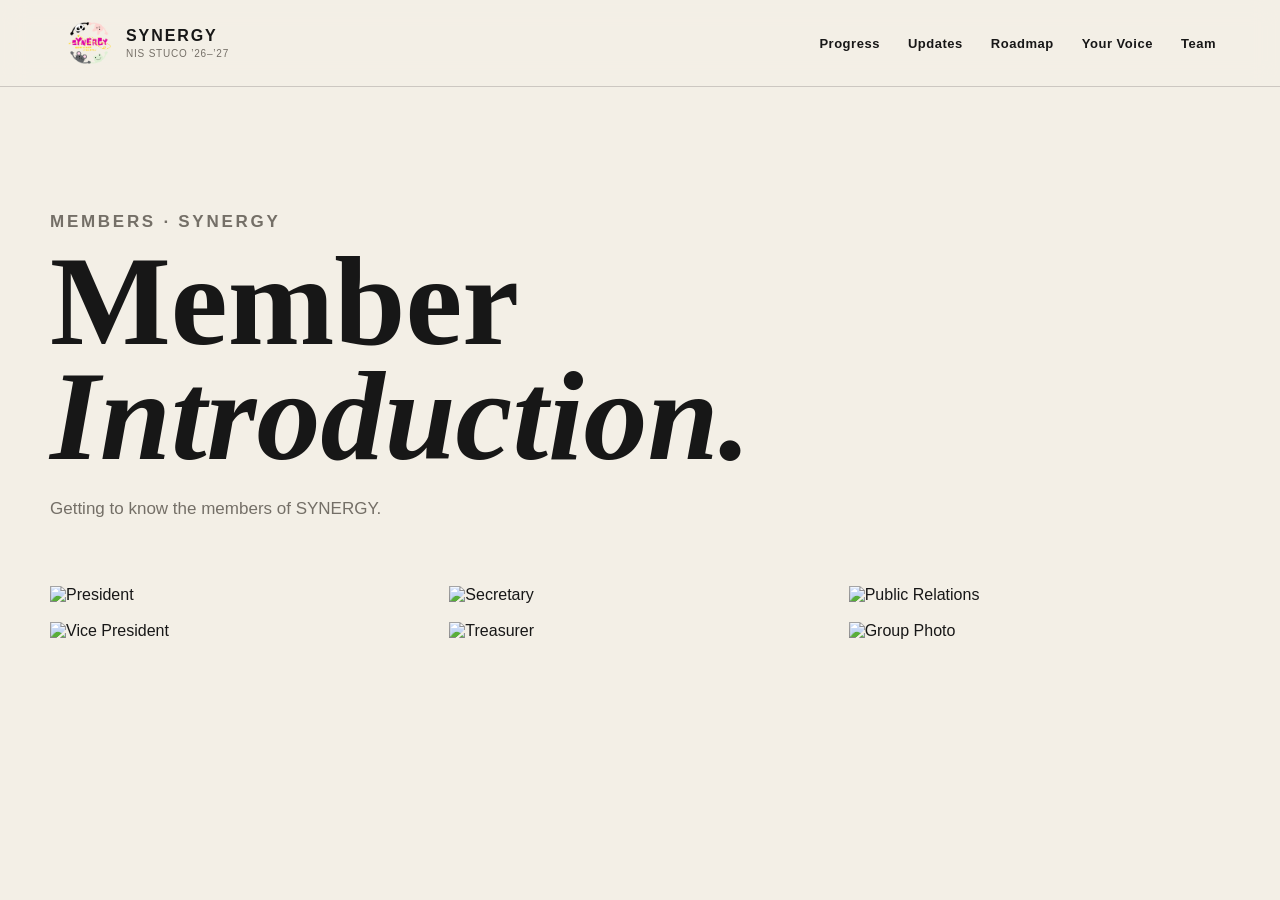
==== team.html @ 691a68e3 "Add files via upload" ====
<!DOCTYPE html>
<html lang="en">

<head>
  <meta charset="UTF-8">
  <meta name="viewport" content="width=device-width, initial-scale=1.0">

  <title>Moments | SYNERGY</title>

  <link rel="stylesheet" href="style.css">

  <style>

    .gallery-hero {
      padding: 100px 0 50px;
    }

    .gallery-hero h1 {
      font-family: "Playfair Display", serif;
      font-size: clamp(60px, 10vw, 130px);
      line-height: 0.9;
      margin: 0;
    }

    .gallery-hero p {
      margin-top: 25px;
      color: #746f67;
      font-size: 17px;
    }

    .photo-grid {
      columns: 3;
      column-gap: 18px;
      padding-bottom: 100px;
    }

    .photo {
      break-inside: avoid;
      margin-bottom: 18px;
      overflow: hidden;
    }

    .photo img {
      width: 100%;
      display: block;
      transition: transform 0.4s ease;
    }

    .photo:hover img {
      transform: scale(1.03);
    }

    @media (max-width: 900px) {
      .photo-grid {
        columns: 2;
      }
    }

    @media (max-width: 550px) {
      .photo-grid {
        columns: 1;
      }
    }

  </style>
</head>


<body>

<header class="site-header">

  <a class="brand" href="index.html">

    <img
      src="synergy-logo.png"
      class="brand-logo"
      alt="Synergy Logo"
       width="50" height="50"
    />

    <span class="brand-text">
      <strong>SYNERGY</strong>
      <small>NIS STUCO ’26–’27</small>
    </span>

  </a>


  <nav>

    <a href="index.html#progress">Progress</a>

    <a href="index.html#updates">Updates</a>

    <a href="index.html#roadmap">Roadmap</a>

    <a href="index.html#ideas">Your Voice</a>

    <a href="team.html">Team</a>

  </nav>

</header>


<main>

  <section class="gallery-hero">

    <p class="eyebrow">
      MEMBERS · SYNERGY
    </p>

    <h1>
      Member<br>
      <em>Introduction.</em>
    </h1>

    <p>
      Getting to know the members of SYNERGY.
    </p>

  </section>


  <section class="photo-grid">

    <div class="photo">
      <img src="images/photo1.jpg" alt="President">
    </div>

    <div class="photo">
      <img src="images/photo2.jpg" alt="Vice President">
    </div>

    <div class="photo">
      <img src="images/photo3.jpg" alt="Secretary">
    </div>

    <div class="photo">
      <img src="images/photo4.jpg" alt="Treasurer">
    </div>

    <div class="photo">
      <img src="images/photo5.jpg" alt="Public Relations">
    </div>

    <div class="photo">
      <img src="images/photo6.jpg" alt="Group Photo">
    </div>

  </section>

</main>

</body>
</html>
---- style.css ----
:root {
  --ink: #171717;
  --paper: #f3efe6;
  --paper-2: #e9e2d3;
  --accent: #e75d3b;
  --accent-dark: #bd4026;
  --green: #3f6f55;
  --muted: #746f67;
  --line: rgba(23, 23, 23, 0.18);
  --white: #fffdf7;
  --shadow: 0 18px 50px rgba(41, 34, 23, 0.12);
}

* {
  box-sizing: border-box;
}

html {
  scroll-behavior: smooth;
}

body {
  margin: 0;
  color: var(--ink);
  background: var(--paper);
  font-family: "DM Sans", sans-serif;
  overflow-x: hidden;
}

.grain {
  pointer-events: none;
  position: fixed;
  inset: 0;
  z-index: 99;
  opacity: 0.08;
  background-image:
    radial-gradient(circle at 20% 30%, #000 0.6px, transparent 0.7px),
    radial-gradient(circle at 75% 60%, #000 0.5px, transparent 0.6px);
  background-size: 8px 8px, 11px 11px;
  mix-blend-mode: multiply;
}

.site-header {
  position: sticky;
  top: 0;
  z-index: 50;
  display: flex;
  align-items: center;
  justify-content: space-between;
  padding: 18px clamp(20px, 5vw, 70px);
  border-bottom: 1px solid var(--line);
  background: rgba(243, 239, 230, 0.92);
  backdrop-filter: blur(12px);
}

.brand {
  display: inline-flex;
  gap: 12px;
  align-items: center;
  color: inherit;
  text-decoration: none;
}

.brand-mark {
  display: grid;
  place-items: center;
  width: 42px;
  height: 42px;
  border: 2px solid var(--ink);
  border-radius: 50%;
  font-family: "Playfair Display", serif;
  font-size: 23px;
  font-weight: 700;
  transform: rotate(-6deg);
}

.brand-text {
  display: flex;
  flex-direction: column;
  line-height: 1;
}

.brand-text strong {
  letter-spacing: 0.12em;
}

.brand-text small {
  margin-top: 5px;
  color: var(--muted);
  font-size: 10px;
  letter-spacing: 0.08em;
}

nav {
  display: flex;
  gap: 28px;
}

nav a {
  color: var(--ink);
  text-decoration: none;
  font-size: 13px;
  font-weight: 700;
  letter-spacing: 0.04em;
}

nav a:hover {
  color: var(--accent-dark);
}

.menu-btn {
  display: none;
  border: 0;
  background: transparent;
  font-size: 25px;
  cursor: pointer;
}

main {
  width: min(1180px, calc(100% - 40px));
  margin: 0 auto;
}

.hero {
  min-height: 74vh;
  display: grid;
  grid-template-columns: minmax(0, 1.5fr) minmax(300px, 0.75fr);
  gap: clamp(40px, 8vw, 100px);
  align-items: center;
  padding: 90px 0 75px;
}

.eyebrow {
  margin: 0 0 12px;
  color: var(--accent-dark);
  font-size: 12px;
  font-weight: 800;
  letter-spacing: 0.16em;
}

.hero h1,
.section h2,
.voice-card h2 {
  font-family: "Playfair Display", serif;
}

.hero h1 {
  margin: 0;
  max-width: 850px;
  font-size: clamp(55px, 8vw, 105px);
  line-height: 0.92;
  letter-spacing: -0.04em;
}

.hero h1 em {
  color: var(--accent);
  font-weight: 700;
}

.hero-sub {
  max-width: 680px;
  margin: 28px 0 0;
  color: #504c46;
  font-size: clamp(17px, 2vw, 21px);
  line-height: 1.6;
}

.hero-actions {
  display: flex;
  gap: 12px;
  flex-wrap: wrap;
  margin-top: 32px;
}

.btn {
  display: inline-flex;
  align-items: center;
  justify-content: center;
  min-height: 47px;
  padding: 0 20px;
  border: 1.5px solid var(--ink);
  border-radius: 999px;
  color: var(--ink);
  font-size: 14px;
  font-weight: 800;
  text-decoration: none;
  transition: 160ms ease;
}

.btn:hover {
  transform: translateY(-2px);
}

.btn.primary {
  background: var(--ink);
  color: var(--white);
}

.btn.secondary {
  background: transparent;
}

.score-card {
  padding: 30px;
  border: 2px solid var(--ink);
  background: var(--white);
  box-shadow: 10px 10px 0 var(--ink);
  transform: rotate(1.2deg);
}

.score-label {
  font-size: 12px;
  font-weight: 800;
  letter-spacing: 0.15em;
}

.score-number {
  margin: 18px 0 10px;
  font-family: "Playfair Display", serif;
  font-size: 90px;
  line-height: 1;
}

.score-number small {
  font-size: 28px;
}

.progress-track {
  position: relative;
  height: 9px;
  overflow: hidden;
  border: 1px solid var(--ink);
  border-radius: 99px;
  background: var(--paper-2);
}

.progress-track.big {
  height: 14px;
}

.progress-fill {
  width: 0;
  height: 100%;
  background: var(--accent);
  transition: width 900ms cubic-bezier(.16,.8,.22,1);
}

.score-meta {
  display: flex;
  justify-content: space-between;
  margin-top: 16px;
  font-size: 13px;
}

.updated {
  margin: 24px 0 0;
  color: var(--muted);
  font-size: 12px;
}

.definition-strip {
  display: grid;
  grid-template-columns: auto auto 1fr;
  gap: 20px;
  align-items: baseline;
  padding: 24px 0;
  border-top: 2px solid var(--ink);
  border-bottom: 2px solid var(--ink);
}

.dictionary-word {
  font-family: "Playfair Display", serif;
  font-size: 25px;
  font-weight: 700;
}

.phonetic {
  color: var(--muted);
  font-size: 13px;
}

.definition {
  line-height: 1.5;
}

.section {
  padding: 75px 0;
}

.section-heading {
  display: flex;
  align-items: end;
  justify-content: space-between;
  gap: 30px;
  margin-bottom: 40px;
}

.section h2,
.voice-card h2 {
  margin: 0;
  font-size: clamp(40px, 5vw, 66px);
  line-height: 1;
}

.section-note {
  max-width: 280px;
  margin: 0;
  color: var(--muted);
  font-size: 14px;
  text-align: right;
}

.filter-row {
  display: flex;
  flex-wrap: wrap;
  gap: 8px;
}

.filter {
  padding: 9px 13px;
  border: 1px solid var(--line);
  border-radius: 999px;
  background: transparent;
  color: var(--ink);
  font: inherit;
  font-size: 12px;
  font-weight: 700;
  cursor: pointer;
}

.filter.active,
.filter:hover {
  border-color: var(--ink);
  background: var(--ink);
  color: var(--white);
}

.progress-grid {
  display: grid;
  grid-template-columns: repeat(2, 1fr);
  gap: 18px;
}

.project-card {
  padding: 26px;
  border: 1px solid var(--line);
  background: rgba(255,255,255,.35);
  transition: transform 160ms ease, box-shadow 160ms ease;
}

.project-card:hover {
  transform: translateY(-4px);
  box-shadow: var(--shadow);
}

.project-top {
  display: flex;
  justify-content: space-between;
  gap: 18px;
}

.project-category {
  color: var(--muted);
  font-size: 11px;
  font-weight: 800;
  letter-spacing: 0.12em;
  text-transform: uppercase;
}

.status-pill {
  white-space: nowrap;
  padding: 6px 9px;
  border-radius: 99px;
  font-size: 10px;
  font-weight: 800;
  text-transform: uppercase;
}

.status-complete {
  background: #dcebdd;
  color: #2e5e3b;
}

.status-active {
  background: #ffe2d8;
  color: #9f3c25;
}

.status-planned {
  background: #dedbd5;
  color: #5f5b55;
}

.project-card h3 {
  margin: 18px 0 8px;
  font-family: "Playfair Display", serif;
  font-size: 27px;
}

.project-card p {
  margin: 0;
  color: #5e5952;
  line-height: 1.55;
}

.project-progress {
  margin-top: 25px;
}

.project-progress-row {
  display: flex;
  justify-content: space-between;
  margin-bottom: 8px;
  font-size: 11px;
  font-weight: 800;
}

.updates-section {
  border-top: 1px solid var(--line);
}

.updates-list {
  border-top: 2px solid var(--ink);
}

.update-item {
  display: grid;
  grid-template-columns: 140px 1fr auto;
  gap: 30px;
  align-items: center;
  padding: 24px 0;
  border-bottom: 1px solid var(--line);
}

.update-date {
  color: var(--muted);
  font-size: 13px;
}

.update-title {
  margin: 0 0 4px;
  font-weight: 800;
}

.update-description {
  margin: 0;
  color: var(--muted);
  font-size: 14px;
}

.update-tag {
  padding: 7px 10px;
  border: 1px solid var(--ink);
  border-radius: 99px;
  font-size: 10px;
  font-weight: 800;
}

.timeline {
  position: relative;
  margin-left: 12px;
  border-left: 2px solid var(--ink);
}

.timeline-item {
  position: relative;
  padding: 0 0 45px 38px;
}

.timeline-dot {
  position: absolute;
  left: -8px;
  top: 3px;
  width: 14px;
  height: 14px;
  border: 2px solid var(--ink);
  border-radius: 50%;
  background: var(--paper);
}

.timeline-item.current .timeline-dot {
  background: var(--accent);
}

.timeline-date {
  color: var(--accent-dark);
  font-size: 11px;
  font-weight: 800;
  letter-spacing: 0.12em;
}

.timeline-item h3 {
  margin: 7px 0;
  font-family: "Playfair Display", serif;
  font-size: 27px;
}

.timeline-item p {
  max-width: 680px;
  margin: 0;
  color: var(--muted);
  line-height: 1.6;
}

.voice-section {
  padding-top: 30px;
}

.voice-card {
  display: flex;
  justify-content: space-between;
  gap: 40px;
  align-items: end;
  padding: clamp(30px, 6vw, 70px);
  background: var(--accent);
  color: var(--ink);
  border: 2px solid var(--ink);
  box-shadow: 12px 12px 0 var(--ink);
}

.voice-card p:not(.eyebrow) {
  max-width: 650px;
  margin: 20px 0 0;
  line-height: 1.6;
}

.voice-card .eyebrow {
  color: var(--ink);
}

footer {
  width: min(1180px, calc(100% - 40px));
  margin: 70px auto 0;
  padding: 30px 0 50px;
  border-top: 2px solid var(--ink);
  display: flex;
  justify-content: space-between;
  gap: 20px;
  color: var(--muted);
  font-size: 12px;
}

footer div {
  display: flex;
  gap: 12px;
}

footer strong {
  color: var(--ink);
  letter-spacing: .12em;
}

.toast {
  position: fixed;
  left: 50%;
  bottom: 28px;
  z-index: 100;
  transform: translate(-50%, 120px);
  padding: 12px 18px;
  border: 1px solid var(--ink);
  background: var(--ink);
  color: var(--white);
  border-radius: 8px;
  font-size: 13px;
  opacity: 0;
  transition: 220ms ease;
}

.toast.show {
  transform: translate(-50%, 0);
  opacity: 1;
}

@media (max-width: 820px) {
  nav {
    position: absolute;
    top: 79px;
    left: 20px;
    right: 20px;
    display: none;
    flex-direction: column;
    padding: 20px;
    border: 1px solid var(--line);
    background: var(--white);
    box-shadow: var(--shadow);
  }

  nav.open {
    display: flex;
  }

  .menu-btn {
    display: block;
  }

  .hero {
    min-height: auto;
    grid-template-columns: 1fr;
    padding-top: 70px;
  }

  .score-card {
    transform: none;
  }

  .definition-strip {
    grid-template-columns: 1fr;
    gap: 6px;
  }

  .section {
    padding: 80px 0;
  }

  .section-heading {
    align-items: start;
    flex-direction: column;
  }

  .section-note {
    text-align: left;
  }

  .progress-grid {
    grid-template-columns: 1fr;
  }

  .update-item {
    grid-template-columns: 1fr;
    gap: 8px;
  }

  .update-tag {
    width: max-content;
  }

  .voice-card {
    align-items: start;
    flex-direction: column;
  }

  .voice-card .btn {
  min-width: 170px;
  white-space: nowrap;
  }

  footer {
    flex-direction: column;
  }

  .brand-logo {
  width: 30px;
  height: 30px;
  object-fit: contain;
  }
}
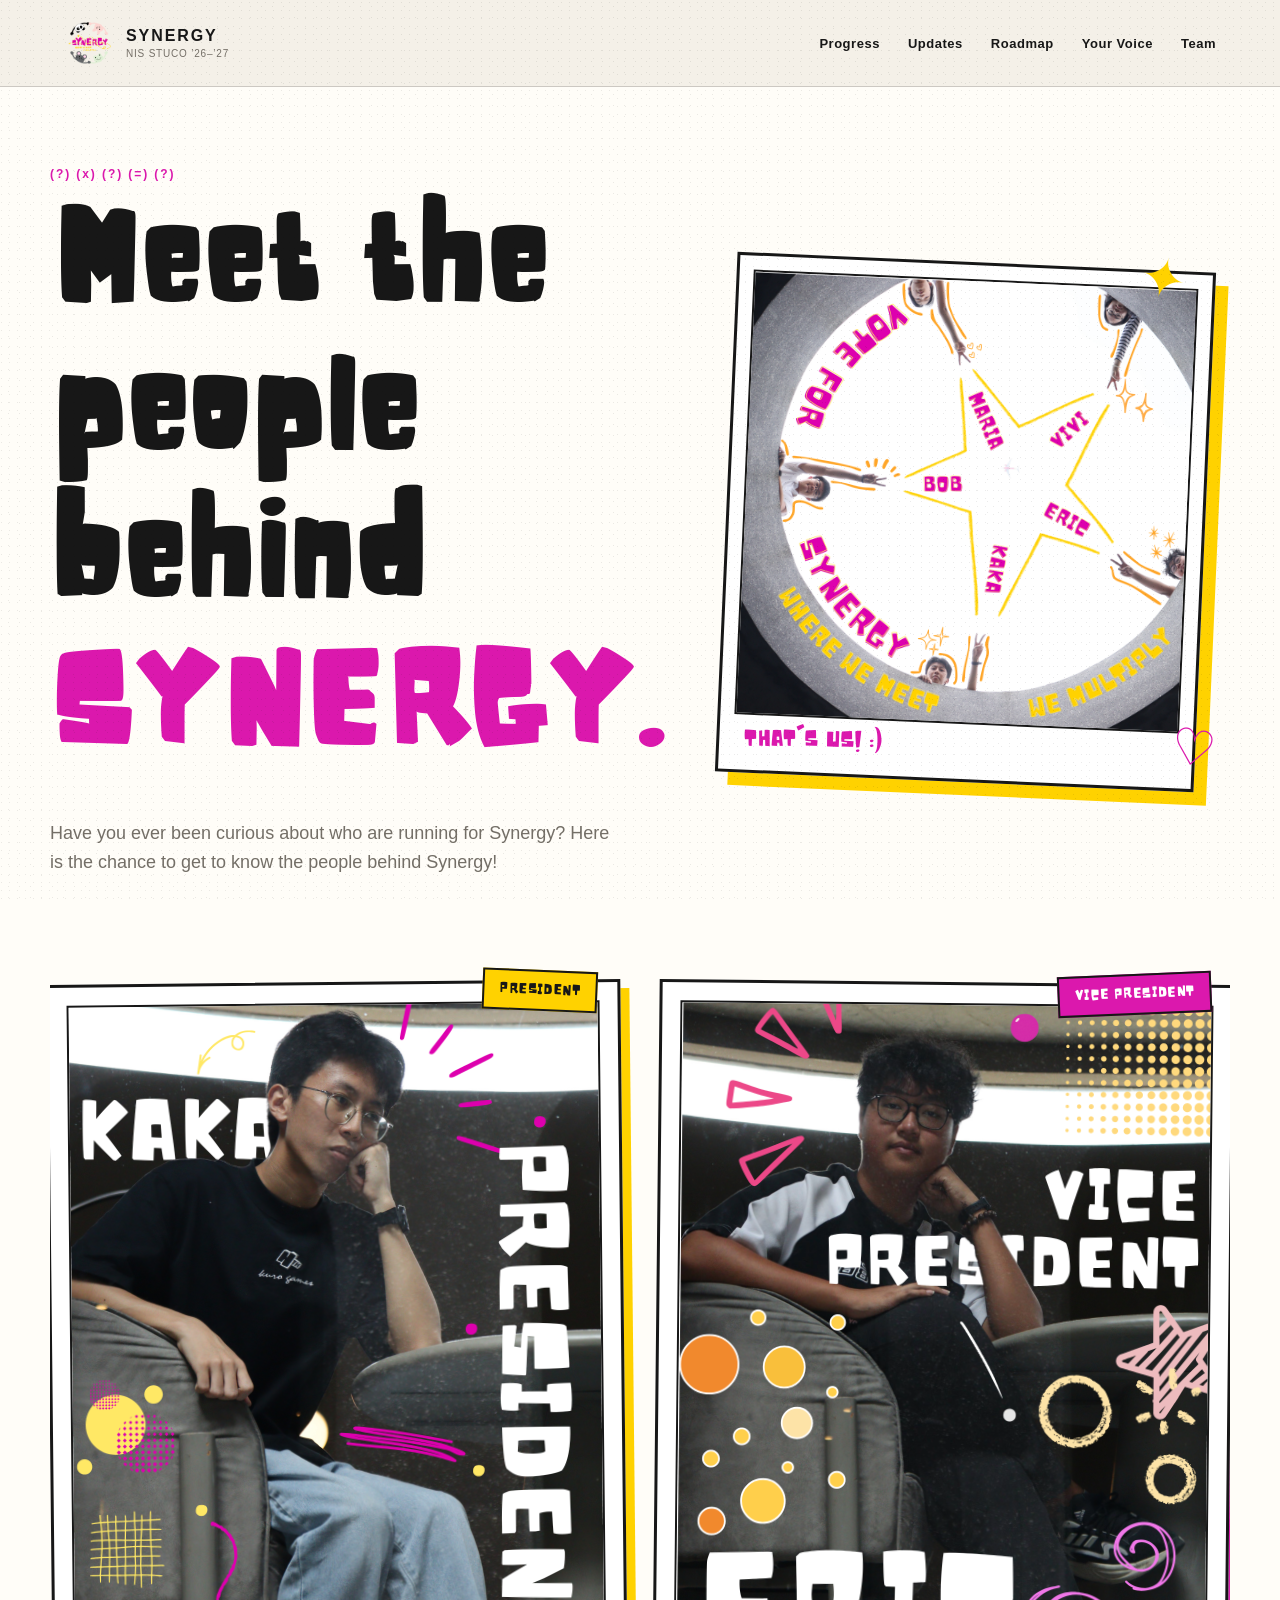
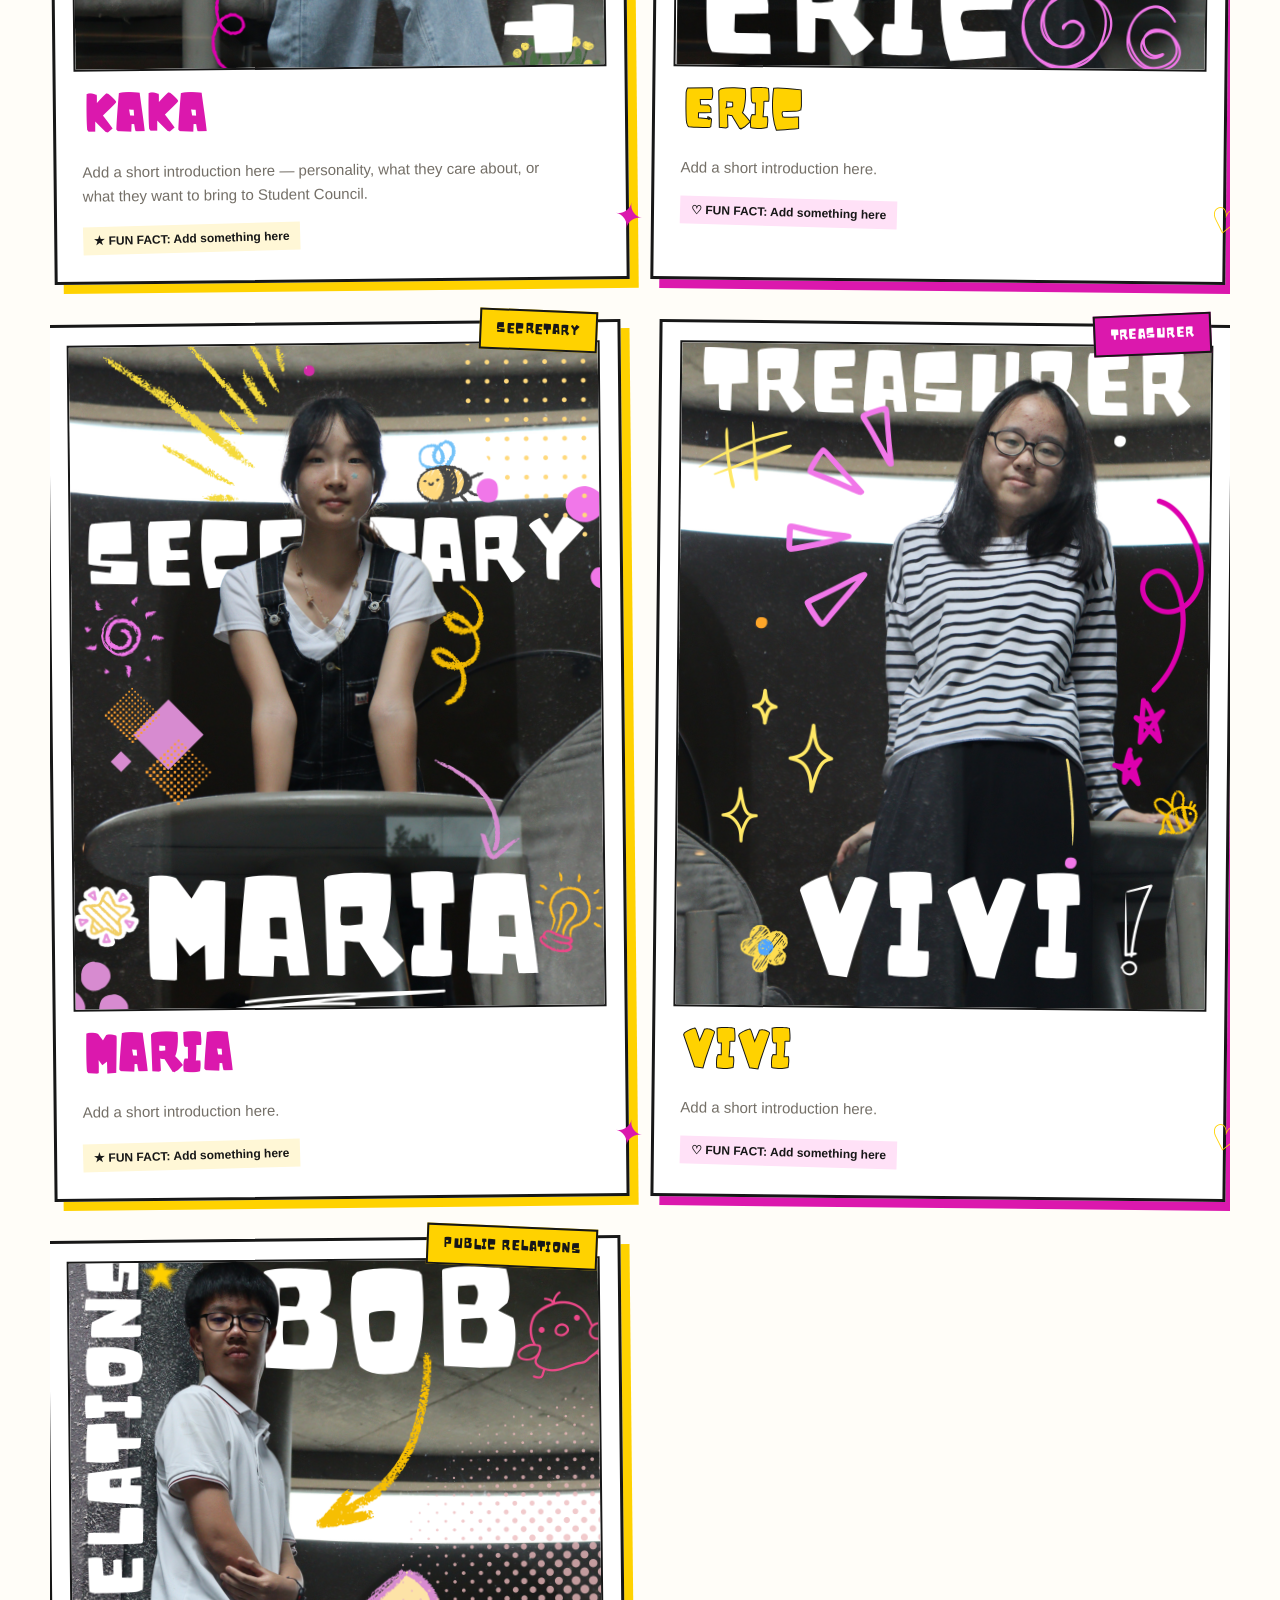
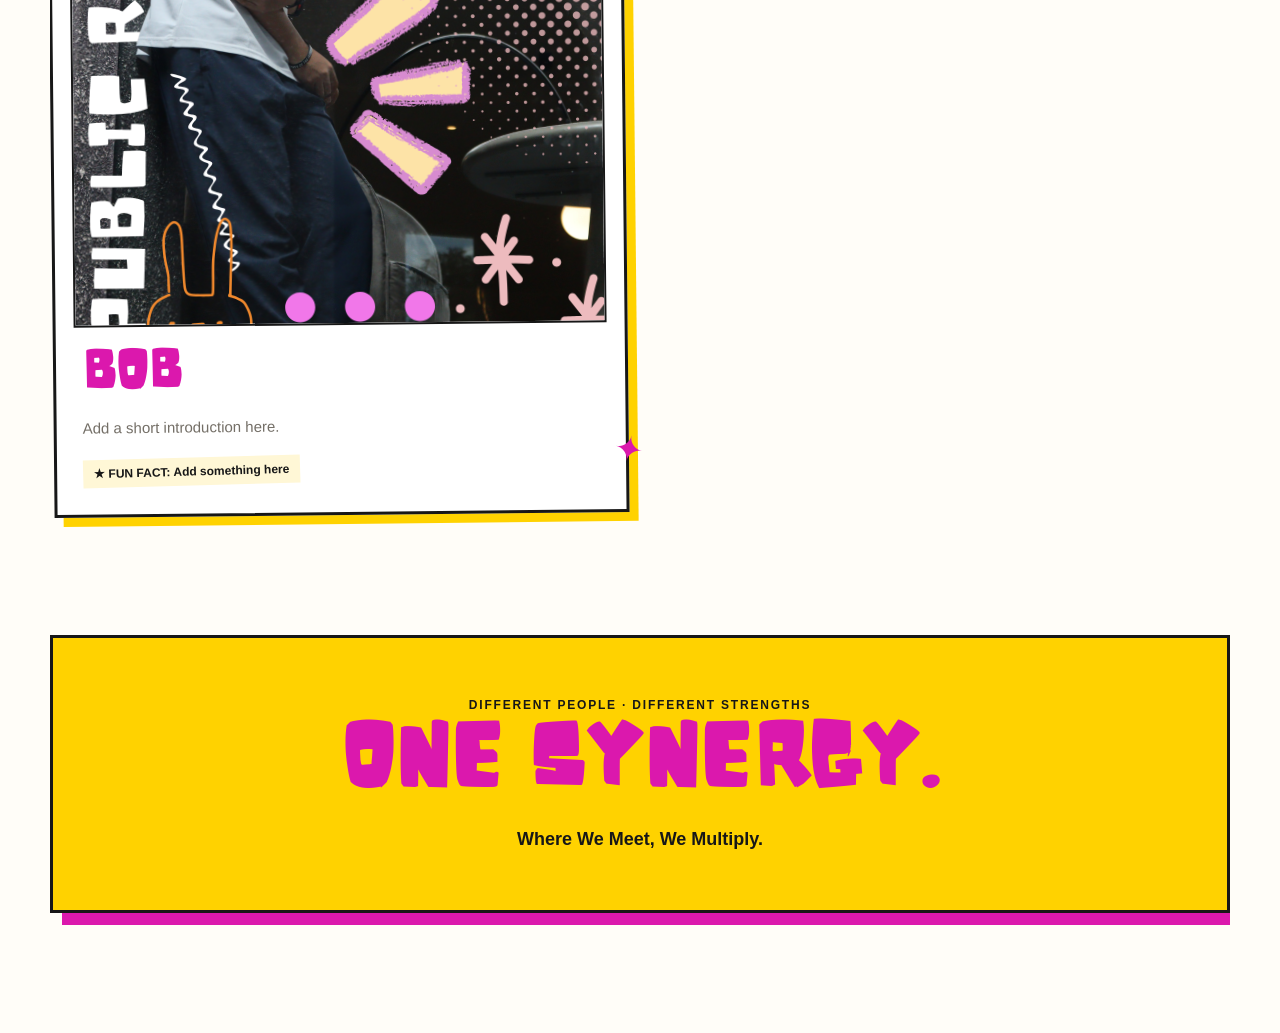
==== commit 8efcdbad: "Add files via upload" ====
--- a/team.html
+++ b/team.html
@@ -5,61 +5,381 @@
   <meta charset="UTF-8">
   <meta name="viewport" content="width=device-width, initial-scale=1.0">
 
-  <title>Moments | SYNERGY</title>
+  <title>Meet the Team | SYNERGY</title>
 
   <link rel="stylesheet" href="style.css">
 
   <style>
 
-    .gallery-hero {
-      padding: 100px 0 50px;
-    }
-
-    .gallery-hero h1 {
-      font-family: "Playfair Display", serif;
-      font-size: clamp(60px, 10vw, 130px);
-      line-height: 0.9;
+    .team-page {
+      position: relative;
+      overflow: hidden;
+    }
+
+    /* HERO */
+
+    .team-hero {
+  position: relative;
+
+  display: grid;
+  grid-template-columns: 1.05fr 0.95fr;
+  gap: 60px;
+  align-items: center;
+
+  min-height: 85vh;
+  padding: 80px 0 75px;
+}
+
+    .team-hero .eyebrow {
+      margin-bottom: 18px;
+      color: var(--pink);
+    }
+
+    .team-hero h1 {
+      position: relative;
+      z-index: 2;
+
+      max-width: 900px;
       margin: 0;
-    }
-
-    .gallery-hero p {
-      margin-top: 25px;
-      color: #746f67;
-      font-size: 17px;
-    }
-
-    .photo-grid {
-      columns: 3;
-      column-gap: 18px;
-      padding-bottom: 100px;
-    }
-
-    .photo {
-      break-inside: avoid;
-      margin-bottom: 18px;
+
+      font-family: "Noot", sans-serif;
+      font-size: clamp(65px, 10vw, 125px);
+      line-height: 1.18;
+      letter-spacing: 0.01em;
+
+      color: var(--ink);
+    }
+
+    .team-hero h1 .pink {
+      color: var(--pink);
+    }
+
+    .team-hero h1 .yellow {
+      color: var(--yellow);
+
+      -webkit-text-stroke: 1px var(--ink);
+    }
+
+    .team-intro {
+      max-width: 560px;
+      margin: 30px 0 0;
+
+      font-size: 18px;
+      line-height: 1.6;
+      color: var(--muted);
+    }
+
+
+    /* HERO DOODLES */
+
+    .team-doodle {
+      position: absolute;
+      z-index: 1;
+
+      font-family: "Noot", sans-serif;
+      pointer-events: none;
+      user-select: none;
+    }
+
+    .team-star-one {
+      top: 70px;
+      right: 12%;
+
+      color: var(--yellow);
+      font-size: 55px;
+
+      transform: rotate(15deg);
+    }
+
+    .team-star-two {
+      top: 150px;
+      right: 5%;
+
+      color: var(--pink);
+      font-size: 35px;
+
+      transform: rotate(-10deg);
+    }
+
+    .team-heart {
+      bottom: 80px;
+      right: 20%;
+
+      color: var(--pink);
+      font-size: 50px;
+
+      transform: rotate(12deg);
+    }
+
+    .team-arrow {
+      bottom: 30px;
+      left: 48%;
+
+      color: var(--yellow);
+      font-size: 60px;
+
+      transform: rotate(15deg);
+    }
+
+
+    /* TEAM GRID */
+
+    .team-grid {
+      display: grid;
+      grid-template-columns: repeat(2, 1fr);
+
+      gap: 40px 30px;
+
+      padding: 30px 0 120px;
+    }
+
+
+    /* MEMBER CARD */
+
+    .member-card {
+      position: relative;
+
+      padding: 18px 18px 28px;
+
+      border: 3px solid var(--ink);
+      background: white;
+
+      box-shadow: 9px 9px 0 var(--yellow);
+
+      transition:
+        transform 180ms ease,
+        box-shadow 180ms ease;
+    }
+
+    .member-card:nth-child(even) {
+      box-shadow: 9px 9px 0 var(--pink);
+    }
+
+    .member-card:nth-child(odd) {
+      transform: rotate(-0.6deg);
+    }
+
+    .member-card:nth-child(even) {
+      transform: rotate(0.6deg);
+    }
+
+    .member-card:hover {
+      transform: rotate(0deg) translateY(-7px);
+      box-shadow: 13px 13px 0 var(--pink);
+    }
+
+    .member-card:nth-child(even):hover {
+      box-shadow: 13px 13px 0 var(--yellow);
+    }
+
+
+    /* PHOTO */
+
+    .member-photo {
+      position: relative;
       overflow: hidden;
-    }
-
-    .photo img {
+
       width: 100%;
+      aspect-ratio: 4 / 5;
+
+      background: var(--paper-2);
+      border: 2px solid var(--ink);
+    }
+
+    .member-photo img {
+      width: 100%;
+      height: 100%;
+
       display: block;
+      object-fit: cover;
+
       transition: transform 0.4s ease;
     }
 
-    .photo:hover img {
-      transform: scale(1.03);
-    }
-
-    @media (max-width: 900px) {
-      .photo-grid {
-        columns: 2;
+    .member-card:hover .member-photo img {
+      transform: scale(1.025);
+    }
+
+
+    /* POSITION STICKER */
+
+    .member-role {
+      position: absolute;
+      top: -13px;
+      right: 20px;
+
+      z-index: 5;
+
+      padding: 8px 15px;
+
+      background: var(--yellow);
+      border: 2px solid var(--ink);
+
+      font-family: "Noot", sans-serif;
+      font-size: 14px;
+      letter-spacing: 0.03em;
+
+      transform: rotate(3deg);
+    }
+
+    .member-card:nth-child(even) .member-role {
+      background: var(--pink);
+      color: white;
+
+      transform: rotate(-3deg);
+    }
+
+
+    /* MEMBER TEXT */
+
+    .member-info {
+      position: relative;
+      padding: 24px 8px 0;
+    }
+
+    .member-name {
+      margin: 0;
+
+      font-family: "Noot", sans-serif;
+      font-size: clamp(35px, 4vw, 52px);
+      line-height: 1;
+
+      color: var(--pink);
+    }
+
+    .member-card:nth-child(even) .member-name {
+      color: var(--yellow);
+
+      -webkit-text-stroke: 1px var(--ink);
+    }
+
+    .member-description {
+      margin: 14px 0 0;
+
+      max-width: 90%;
+
+      color: var(--muted);
+      font-size: 15px;
+      line-height: 1.55;
+    }
+
+
+    /* FUN FACT */
+
+    .fun-fact {
+      display: inline-block;
+
+      margin-top: 18px;
+      padding: 7px 11px;
+
+      background: var(--paper-2);
+
+      font-size: 12px;
+      font-weight: 700;
+
+      transform: rotate(-1deg);
+    }
+
+    .member-card:nth-child(even) .fun-fact {
+      background: #ffe1f7;
+      transform: rotate(1deg);
+    }
+
+
+    /* CARD DOODLES */
+
+    .member-card::after {
+      content: "✦";
+
+      position: absolute;
+      right: -17px;
+      bottom: 40px;
+
+      color: var(--pink);
+      font-size: 35px;
+
+      transform: rotate(12deg);
+    }
+
+    .member-card:nth-child(even)::after {
+      content: "♡";
+      color: var(--yellow);
+    }
+
+
+    /* GROUP ENDING */
+
+    .team-ending {
+      position: relative;
+
+      margin-bottom: 120px;
+      padding: 60px 40px;
+
+      text-align: center;
+
+      border: 3px solid var(--ink);
+
+      background: var(--yellow);
+      box-shadow: 12px 12px 0 var(--pink);
+    }
+
+    .team-ending .tiny {
+      margin: 0 0 10px;
+
+      font-size: 12px;
+      font-weight: 800;
+      letter-spacing: 0.15em;
+    }
+
+    .team-ending h2 {
+      margin: 0;
+
+      font-family: "Noot", sans-serif;
+      font-size: clamp(45px, 7vw, 85px);
+      line-height: 1.05;
+
+      color: var(--pink);
+    }
+
+    .team-ending p {
+      margin: 18px 0 0;
+
+      font-size: 18px;
+      font-weight: 700;
+    }
+
+
+    /* MOBILE */
+
+    @media (max-width: 800px) {
+
+      .team-hero {
+        padding-top: 70px;
       }
-    }
-
-    @media (max-width: 550px) {
-      .photo-grid {
-        columns: 1;
+
+      .team-grid {
+        grid-template-columns: 1fr;
+        gap: 35px;
       }
+
+      .member-card,
+      .member-card:nth-child(even),
+      .member-card:nth-child(odd) {
+        transform: none;
+      }
+
+      .team-star-one {
+        right: 5%;
+      }
+
+      .team-heart {
+        display: none;
+      }
+
+      .team-ending {
+        padding: 45px 20px;
+      }
+
     }
 
   </style>
@@ -67,6 +387,8 @@
 
 
 <body>
+
+<div class="grain"></div>
 
 <header class="site-header">
 
@@ -76,8 +398,9 @@
       src="synergy-logo.png"
       class="brand-logo"
       alt="Synergy Logo"
-       width="50" height="50"
-    />
+      width="50"
+      height="50"
+    >
 
     <span class="brand-text">
       <strong>SYNERGY</strong>
@@ -88,69 +411,234 @@
 
 
   <nav>
-
     <a href="index.html#progress">Progress</a>
-
     <a href="index.html#updates">Updates</a>
-
     <a href="index.html#roadmap">Roadmap</a>
-
     <a href="index.html#ideas">Your Voice</a>
-
     <a href="team.html">Team</a>
-
   </nav>
 
 </header>
 
 
-<main>
-
-  <section class="gallery-hero">
+<main class="team-page">
+
+<section class="team-hero">
+
+  <div class="team-hero-text">
 
     <p class="eyebrow">
-      MEMBERS · SYNERGY
+      (?) (x) (?) (=) (?)
     </p>
 
     <h1>
-      Member<br>
-      <em>Introduction.</em>
+      Meet the people<br>
+      behind
+      <span class="pink">SYNERGY.</span>
     </h1>
 
+    <p class="team-intro">
+      Have you ever been curious about who are running for Synergy? Here is the chance to get to know the people behind Synergy!
+    </p>
+
+  </div>
+
+  <div class="team-group-photo">
+
+    <span class="photo-doodle doodle-one">✦</span>
+    <span class="photo-doodle doodle-two">♡</span>
+
+    <div class="group-photo-frame">
+
+      <img
+        src="group-photo.png"
+        alt="The Synergy Team"
+      >
+
+      <span class="photo-note">
+        THAT'S US! :)
+      </span>
+
+    </div>
+
+  </div>
+
+</section>
+
+
+
+ <section class="team-grid">
+
+
+    <!-- MEMBER 1 -->
+
+    <article class="member-card">
+
+      <span class="member-role">PRESIDENT</span>
+
+      <div class="member-photo">
+        <img src="1.png" alt="Synergy President">
+      </div>
+
+      <div class="member-info">
+
+        <h2 class="member-name">
+          KAKA
+        </h2>
+
+        <p class="member-description">
+          Add a short introduction here — personality,
+          what they care about, or what they want to bring
+          to Student Council.
+        </p>
+
+        <span class="fun-fact">
+          ★ FUN FACT: Add something here
+        </span>
+
+      </div>
+
+    </article>
+
+
+
+ <article class="member-card">
+
+      <span class="member-role">VICE PRESIDENT</span>
+
+      <div class="member-photo">
+        <img src="4.png" alt="Synergy Vice President">
+      </div>
+
+      <div class="member-info">
+
+        <h2 class="member-name">
+          ERIC
+        </h2>
+
+        <p class="member-description">
+          Add a short introduction here.
+        </p>
+
+        <span class="fun-fact">
+          ♡ FUN FACT: Add something here
+        </span>
+
+      </div>
+
+    </article>
+
+
+ <article class="member-card">
+
+      <span class="member-role">SECRETARY</span>
+
+      <div class="member-photo">
+        <img src="3.png" alt="Synergy Secretary">
+      </div>
+
+      <div class="member-info">
+
+        <h2 class="member-name">
+          MARIA
+        </h2>
+
+        <p class="member-description">
+          Add a short introduction here.
+        </p>
+
+        <span class="fun-fact">
+          ★ FUN FACT: Add something here
+        </span>
+
+      </div>
+
+    </article>
+
+
+
+    <!-- MEMBER 4 -->
+
+    <article class="member-card">
+
+      <span class="member-role">TREASURER</span>
+
+      <div class="member-photo">
+        <img src="2.png" alt="Synergy Treasurer">
+      </div>
+
+      <div class="member-info">
+
+        <h2 class="member-name">
+          VIVI
+        </h2>
+
+        <p class="member-description">
+          Add a short introduction here.
+        </p>
+
+        <span class="fun-fact">
+          ♡ FUN FACT: Add something here
+        </span>
+
+      </div>
+
+    </article>
+
+
+
+    <!-- MEMBER 5 -->
+
+    <article class="member-card">
+
+      <span class="member-role">PUBLIC RELATIONS</span>
+
+      <div class="member-photo">
+        <img src="5.png" alt="Synergy Public Relations">
+      </div>
+
+      <div class="member-info">
+
+        <h2 class="member-name">
+          BOB
+        </h2>
+
+        <p class="member-description">
+          Add a short introduction here.
+        </p>
+
+        <span class="fun-fact">
+          ★ FUN FACT: Add something here
+        </span>
+
+      </div>
+
+    </article>
+
+  </section>
+
+
+
+  <!-- =====================
+       ENDING
+       ===================== -->
+
+  <section class="team-ending">
+
+    <p class="tiny">
+      DIFFERENT PEOPLE · DIFFERENT STRENGTHS
+    </p>
+
+    <h2>
+      ONE SYNERGY.
+    </h2>
+
     <p>
-      Getting to know the members of SYNERGY.
+      Where We Meet, We Multiply.
     </p>
 
   </section>
 
-
-  <section class="photo-grid">
-
-    <div class="photo">
-      <img src="images/photo1.jpg" alt="President">
-    </div>
-
-    <div class="photo">
-      <img src="images/photo2.jpg" alt="Vice President">
-    </div>
-
-    <div class="photo">
-      <img src="images/photo3.jpg" alt="Secretary">
-    </div>
-
-    <div class="photo">
-      <img src="images/photo4.jpg" alt="Treasurer">
-    </div>
-
-    <div class="photo">
-      <img src="images/photo5.jpg" alt="Public Relations">
-    </div>
-
-    <div class="photo">
-      <img src="images/photo6.jpg" alt="Group Photo">
-    </div>
-
-  </section>
 
 </main>
 
--- a/style.css
+++ b/style.css
@@ -1,14 +1,215 @@
 :root {
   --ink: #171717;
-  --paper: #f3efe6;
-  --paper-2: #e9e2d3;
-  --accent: #e75d3b;
-  --accent-dark: #bd4026;
-  --green: #3f6f55;
+
+  --paper: #fffdf8;
+  --paper-2: #fff7d6;
+
+  --pink: #db18ad;
+  --yellow: #ffd200;
+
   --muted: #746f67;
   --line: rgba(23, 23, 23, 0.18);
-  --white: #fffdf7;
-  --shadow: 0 18px 50px rgba(41, 34, 23, 0.12);
+
+  --white: #ffffff;
+}
+
+@font-face {
+  font-family: "Noot";
+  src: url("noot-regular.ttf") format("truetype");
+  font-weight: 400;
+  font-style: normal;
+  font-display: swap;
+}
+
+.team-group-photo {
+  position: relative;
+
+  display: flex;
+  justify-content: center;
+  align-items: center;
+
+  min-height: 600px;
+}
+
+
+.group-photo-frame {
+  position: relative;
+
+  width: min(100%, 520px);
+
+  padding: 14px 14px 55px;
+
+  background: white;
+
+  border: 3px solid var(--ink);
+
+  box-shadow:
+    13px 13px 0 var(--yellow);
+
+  transform: rotate(2.5deg);
+
+  transition:
+    transform 0.25s ease,
+    box-shadow 0.25s ease;
+}
+
+
+.group-photo-frame:hover {
+  transform:
+    rotate(0deg)
+    translateY(-6px);
+
+  box-shadow:
+    15px 15px 0 var(--pink);
+}
+
+
+.group-photo-frame img {
+  display: block;
+
+  width: 100%;
+  aspect-ratio: 1 / 1;
+
+  object-fit: cover;
+
+  border: 2px solid var(--ink);
+}
+
+
+/* little handwritten-style note */
+
+.photo-note {
+  position: absolute;
+
+  left: 25px;
+  bottom: 14px;
+
+  font-family: "Noot", sans-serif;
+  font-size: 22px;
+
+  color: var(--pink);
+
+  transform: rotate(-2deg);
+}
+
+
+/* DOODLES */
+
+.photo-doodle {
+  position: absolute;
+
+  z-index: 5;
+
+  font-family: "Noot", sans-serif;
+
+  pointer-events: none;
+}
+
+
+.doodle-one {
+  top: 20px;
+  right: 20px;
+
+  color: var(--yellow);
+
+  font-size: 55px;
+
+  transform: rotate(15deg);
+}
+
+
+.doodle-two {
+  bottom: 30px;
+  right: -10px;
+
+  color: var(--pink);
+
+  font-size: 50px;
+
+  transform: rotate(10deg);
+}
+
+
+.doodle-three {
+  top: 100px;
+  left: -25px;
+
+  color: var(--pink);
+
+  font-size: 45px;
+
+  transform: rotate(-15deg);
+}
+
+.doodle {
+  position: absolute;
+  font-family: "Noot", sans-serif;
+  pointer-events: none;
+  user-select: none;
+  z-index: 2;
+}
+
+.doodle-pink {
+  color: var(--pink);
+}
+
+.doodle-yellow {
+  color: var(--yellow);
+}
+
+.eyebrow,
+.project-category,
+.timeline-date,
+.update-date {
+  color: var(--pink);
+}
+
+.section h2,
+.voice-card h2 {
+  color: var(--pink);
+}
+
+.section:nth-of-type(even) h2 {
+  color: var(--yellow);
+  text-shadow:
+    -1px -1px 0 var(--ink),
+     1px -1px 0 var(--ink),
+    -1px  1px 0 var(--ink),
+     1px  1px 0 var(--ink);
+}
+
+.project-card h3 {
+  color: var(--pink);
+}
+
+.project-card:nth-child(even) h3 {
+  color: var(--yellow);
+  text-shadow:
+    -1px -1px 0 var(--ink),
+     1px -1px 0 var(--ink),
+    -1px  1px 0 var(--ink),
+     1px  1px 0 var(--ink);
+}
+
+.update-title {
+  color: var(--pink);
+}
+
+.timeline-item h3 {
+  color: var(--pink);
+}
+
+.timeline-item:nth-child(even) h3 {
+  color: var(--yellow);
+  text-shadow:
+    -1px -1px 0 var(--ink),
+     1px -1px 0 var(--ink),
+    -1px  1px 0 var(--ink),
+     1px  1px 0 var(--ink);
+}
+
+.dictionary-word {
+  color: var(--pink);
 }
 
 * {
@@ -97,6 +298,8 @@
 }
 
 nav a {
+  position: relative;
+
   color: var(--ink);
   text-decoration: none;
   font-size: 13px;
@@ -104,8 +307,28 @@
   letter-spacing: 0.04em;
 }
 
+nav a::after {
+  content: "";
+  position: absolute;
+
+  left: 0;
+  bottom: -5px;
+
+  width: 0;
+  height: 4px;
+
+  background: var(--yellow);
+  border-radius: 50%;
+
+  transition: width 0.2s ease;
+}
+
+nav a:hover::after {
+  width: 100%;
+}
+
 nav a:hover {
-  color: var(--accent-dark);
+  color: var(--pink);
 }
 
 .menu-btn {
@@ -132,29 +355,70 @@
 
 .eyebrow {
   margin: 0 0 12px;
-  color: var(--accent-dark);
+  color: var(--pink);
   font-size: 12px;
   font-weight: 800;
   letter-spacing: 0.16em;
 }
 
+.hero-yellow {
+  color: var(--yellow);
+  -webkit-text-stroke: 1px var(--ink);
+}
+
 .hero h1,
 .section h2,
-.voice-card h2 {
-  font-family: "Playfair Display", serif;
+.voice-card h2,
+.project-card h3,
+.timeline-item h3 {
+  font-family: "Noot", sans-serif;
+}
+
+.hero h1 {
+  color: var(--yellow);
+}
+
+.hero h1 em {
+  color: var(--pink);
+  font-style: normal;
 }
 
 .hero h1 {
   margin: 0;
   max-width: 850px;
   font-size: clamp(55px, 8vw, 105px);
-  line-height: 0.92;
-  letter-spacing: -0.04em;
+  line-height: 1.18;
+  letter-spacing: 0.01em;
 }
 
 .hero h1 em {
   color: var(--accent);
   font-weight: 700;
+}
+
+.hero h1 em {
+  position: relative;
+  display: inline-block;
+  color: var(--pink);
+  font-style: normal;
+}
+
+.hero h1 em::after {
+  content: "";
+  position: absolute;
+
+  left: 2%;
+  bottom: -7px;
+
+  width: 96%;
+  height: 7px;
+
+  background: var(--yellow);
+
+  border-radius: 50%;
+  transform: rotate(-1.5deg);
+
+  z-index: -1;
 }
 
 .hero-sub {
@@ -202,10 +466,15 @@
 
 .score-card {
   padding: 30px;
-  border: 2px solid var(--ink);
-  background: var(--white);
-  box-shadow: 10px 10px 0 var(--ink);
-  transform: rotate(1.2deg);
+  border: 3px solid var(--ink);
+  background: #fff;
+  box-shadow: 10px 10px 0 var(--yellow);
+  transform: rotate(1.5deg);
+  border-radius: 4px;
+}
+
+.score-number {
+  color: var(--pink);
 }
 
 .score-label {
@@ -241,7 +510,14 @@
 .progress-fill {
   width: 0;
   height: 100%;
-  background: var(--accent);
+
+  background: linear-gradient(
+    90deg,
+    #db18ad 0%,
+    #db18ad 45%,
+    #ffd200 100%
+  );
+
   transition: width 900ms cubic-bezier(.16,.8,.22,1);
 }
 
@@ -479,11 +755,11 @@
 }
 
 .timeline-item.current .timeline-dot {
-  background: var(--accent);
+  background: var(--pink);
 }
 
 .timeline-date {
-  color: var(--accent-dark);
+  color: var(--pink);
   font-size: 11px;
   font-weight: 800;
   letter-spacing: 0.12em;
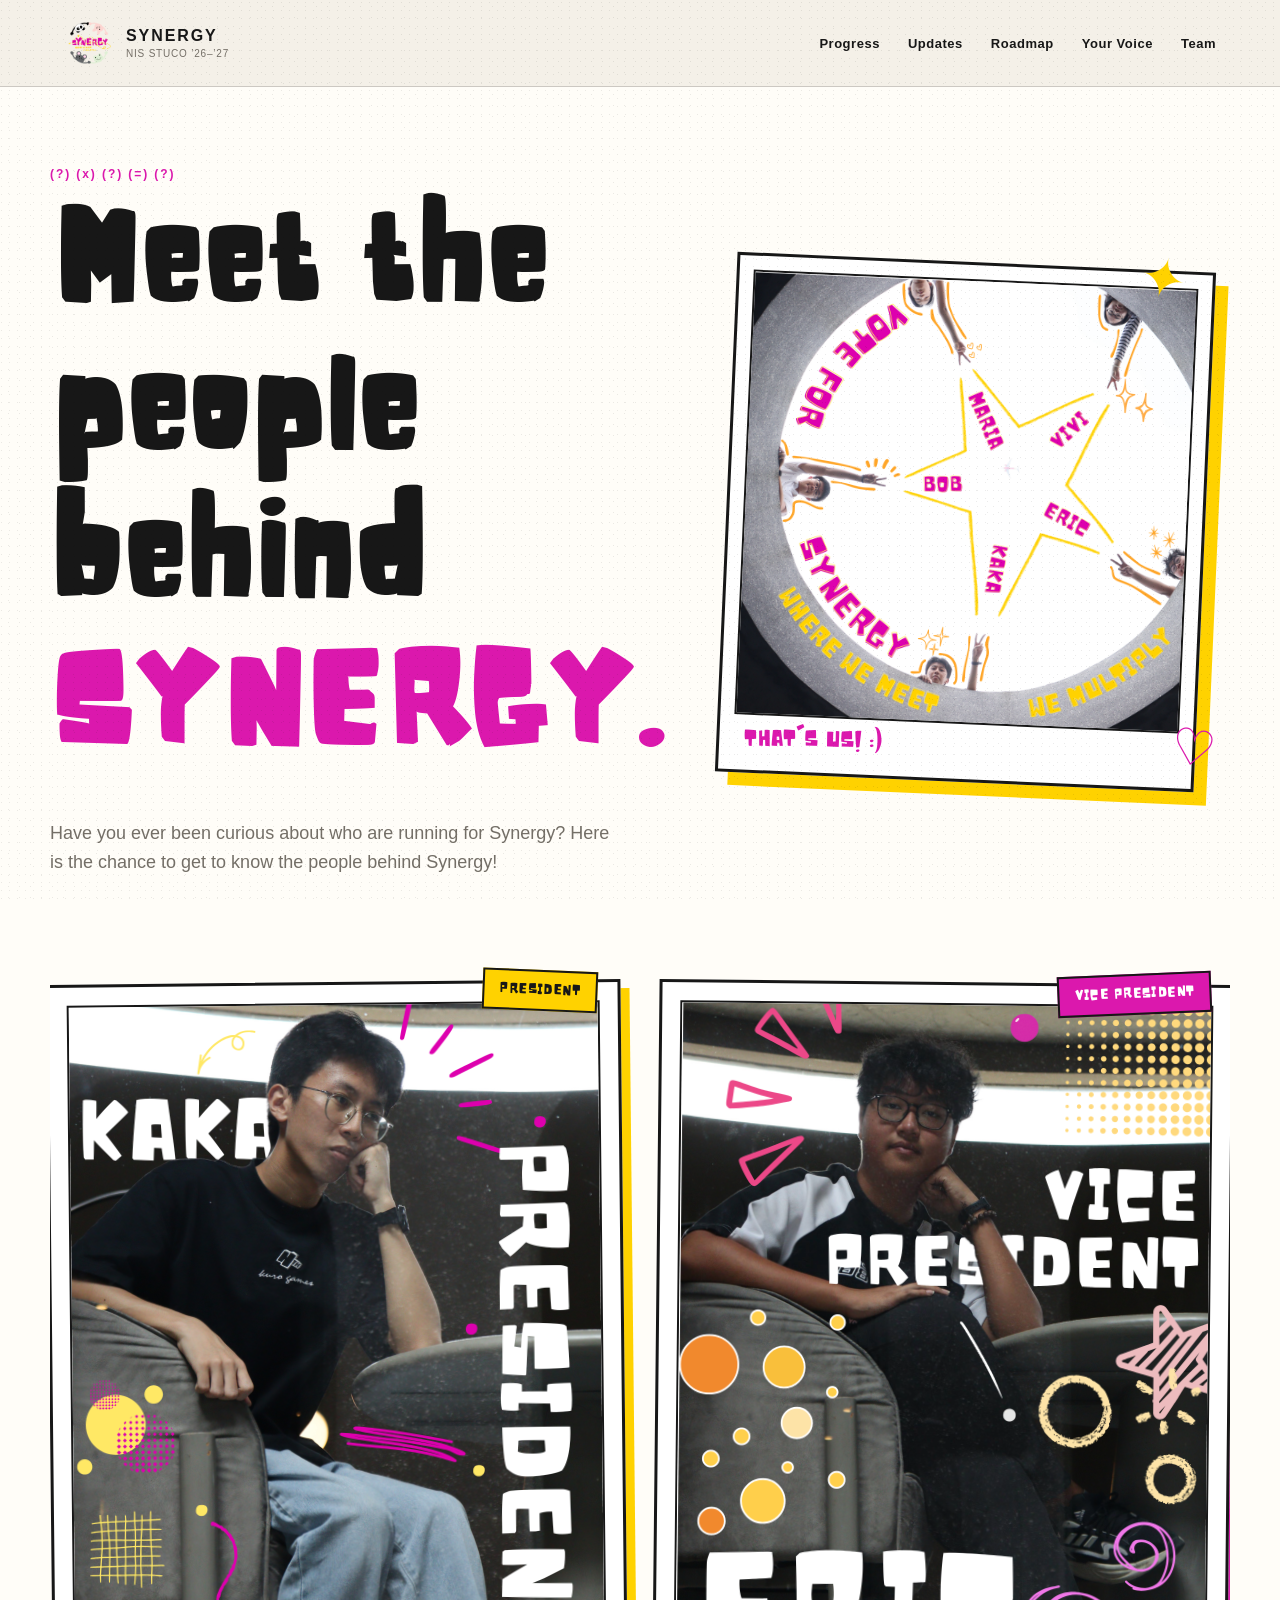
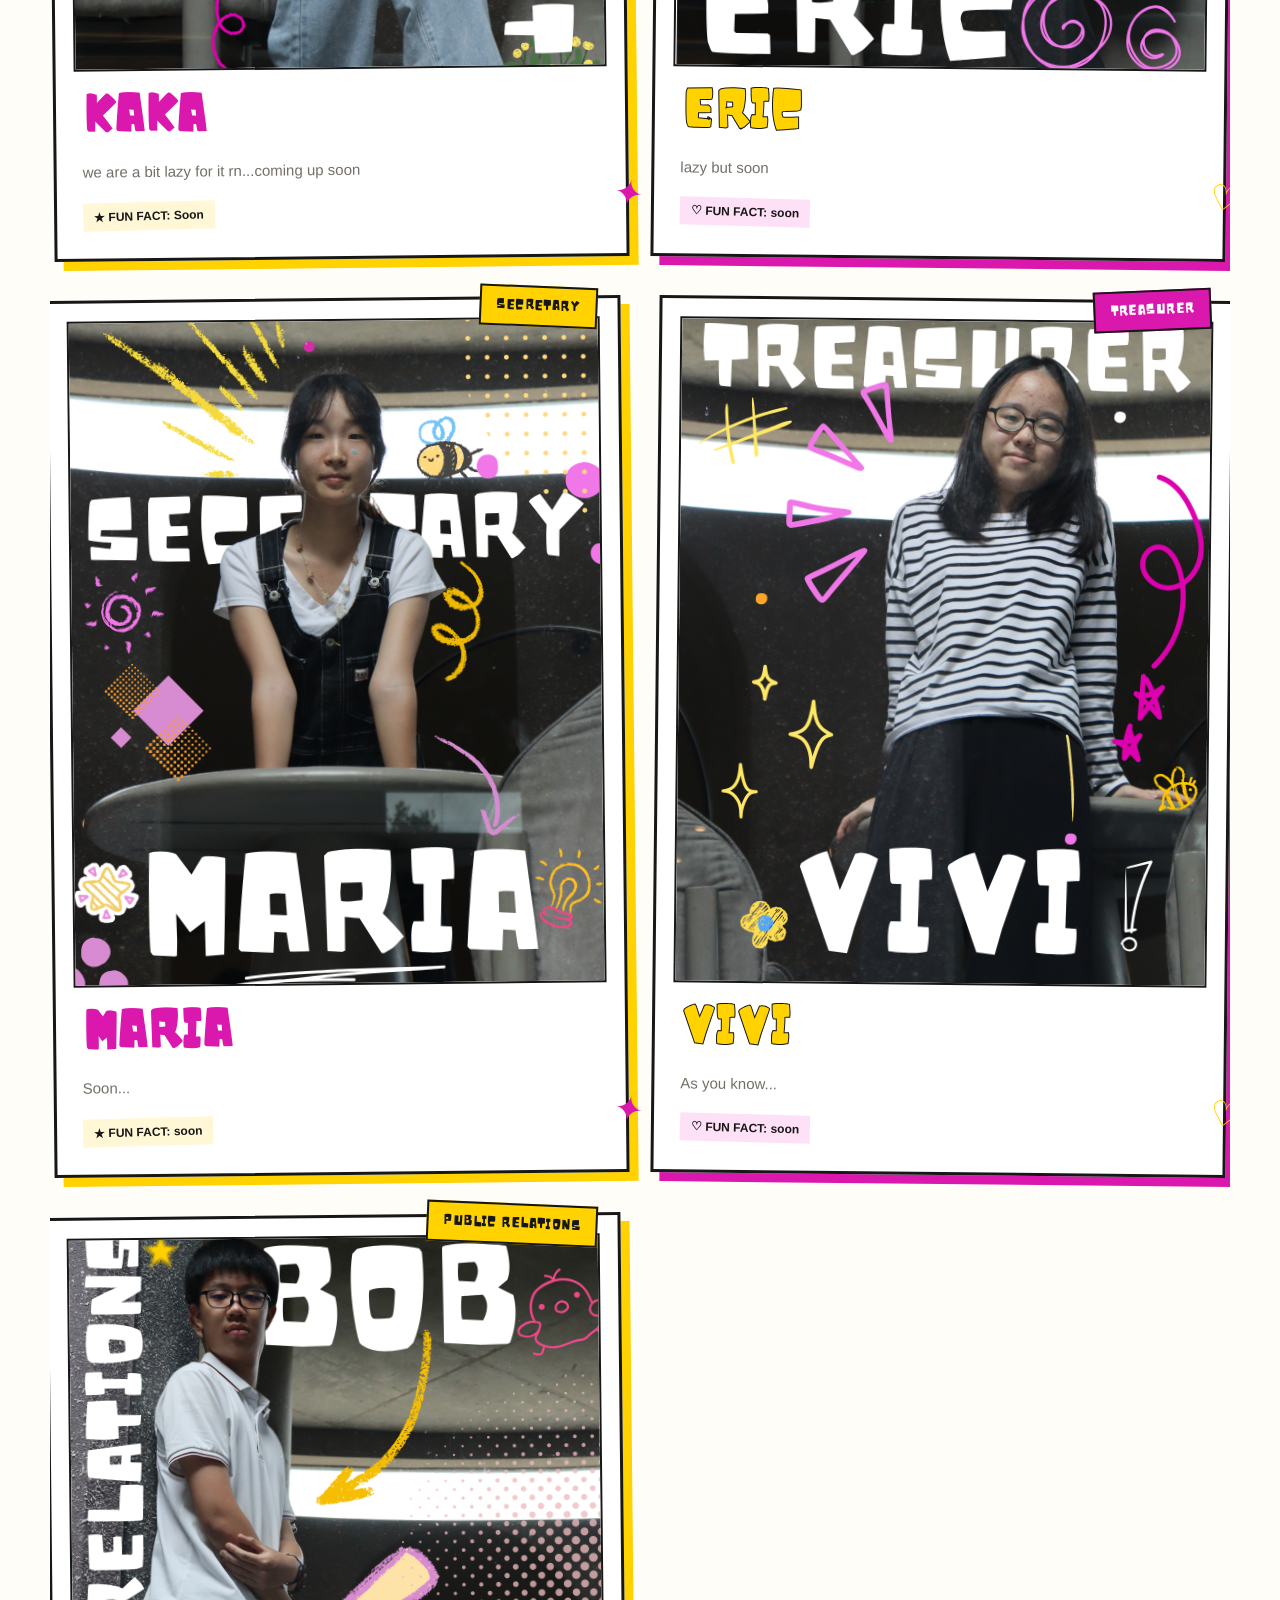
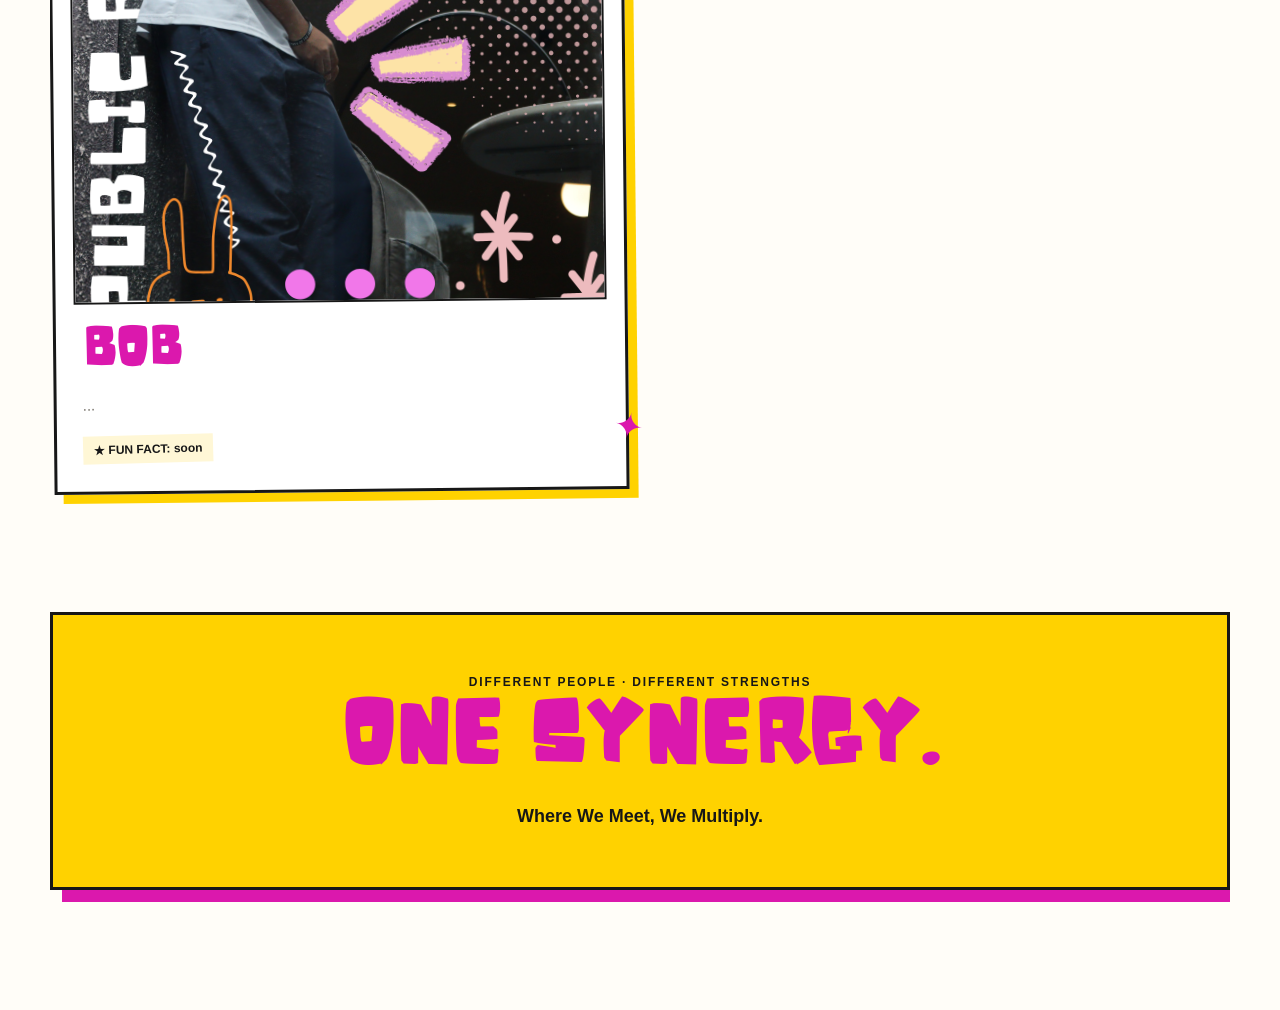
==== commit f81856e2: "Update member descriptions and fun facts to 'soon'" ====
--- a/team.html
+++ b/team.html
@@ -487,13 +487,11 @@
         </h2>
 
         <p class="member-description">
-          Add a short introduction here — personality,
-          what they care about, or what they want to bring
-          to Student Council.
+          we are a bit lazy for it rn...coming up soon
         </p>
 
         <span class="fun-fact">
-          ★ FUN FACT: Add something here
+          ★ FUN FACT: Soon
         </span>
 
       </div>
@@ -517,11 +515,11 @@
         </h2>
 
         <p class="member-description">
-          Add a short introduction here.
+          lazy but soon
         </p>
 
         <span class="fun-fact">
-          ♡ FUN FACT: Add something here
+          ♡ FUN FACT: soon
         </span>
 
       </div>
@@ -544,11 +542,11 @@
         </h2>
 
         <p class="member-description">
-          Add a short introduction here.
+          Soon...
         </p>
 
         <span class="fun-fact">
-          ★ FUN FACT: Add something here
+          ★ FUN FACT: soon
         </span>
 
       </div>
@@ -574,11 +572,11 @@
         </h2>
 
         <p class="member-description">
-          Add a short introduction here.
+          As you know...
         </p>
 
         <span class="fun-fact">
-          ♡ FUN FACT: Add something here
+          ♡ FUN FACT: soon
         </span>
 
       </div>
@@ -604,11 +602,11 @@
         </h2>
 
         <p class="member-description">
-          Add a short introduction here.
+          ...
         </p>
 
         <span class="fun-fact">
-          ★ FUN FACT: Add something here
+          ★ FUN FACT: soon
         </span>
 
       </div>
@@ -643,4 +641,4 @@
 </main>
 
 </body>
-</html>+</html>
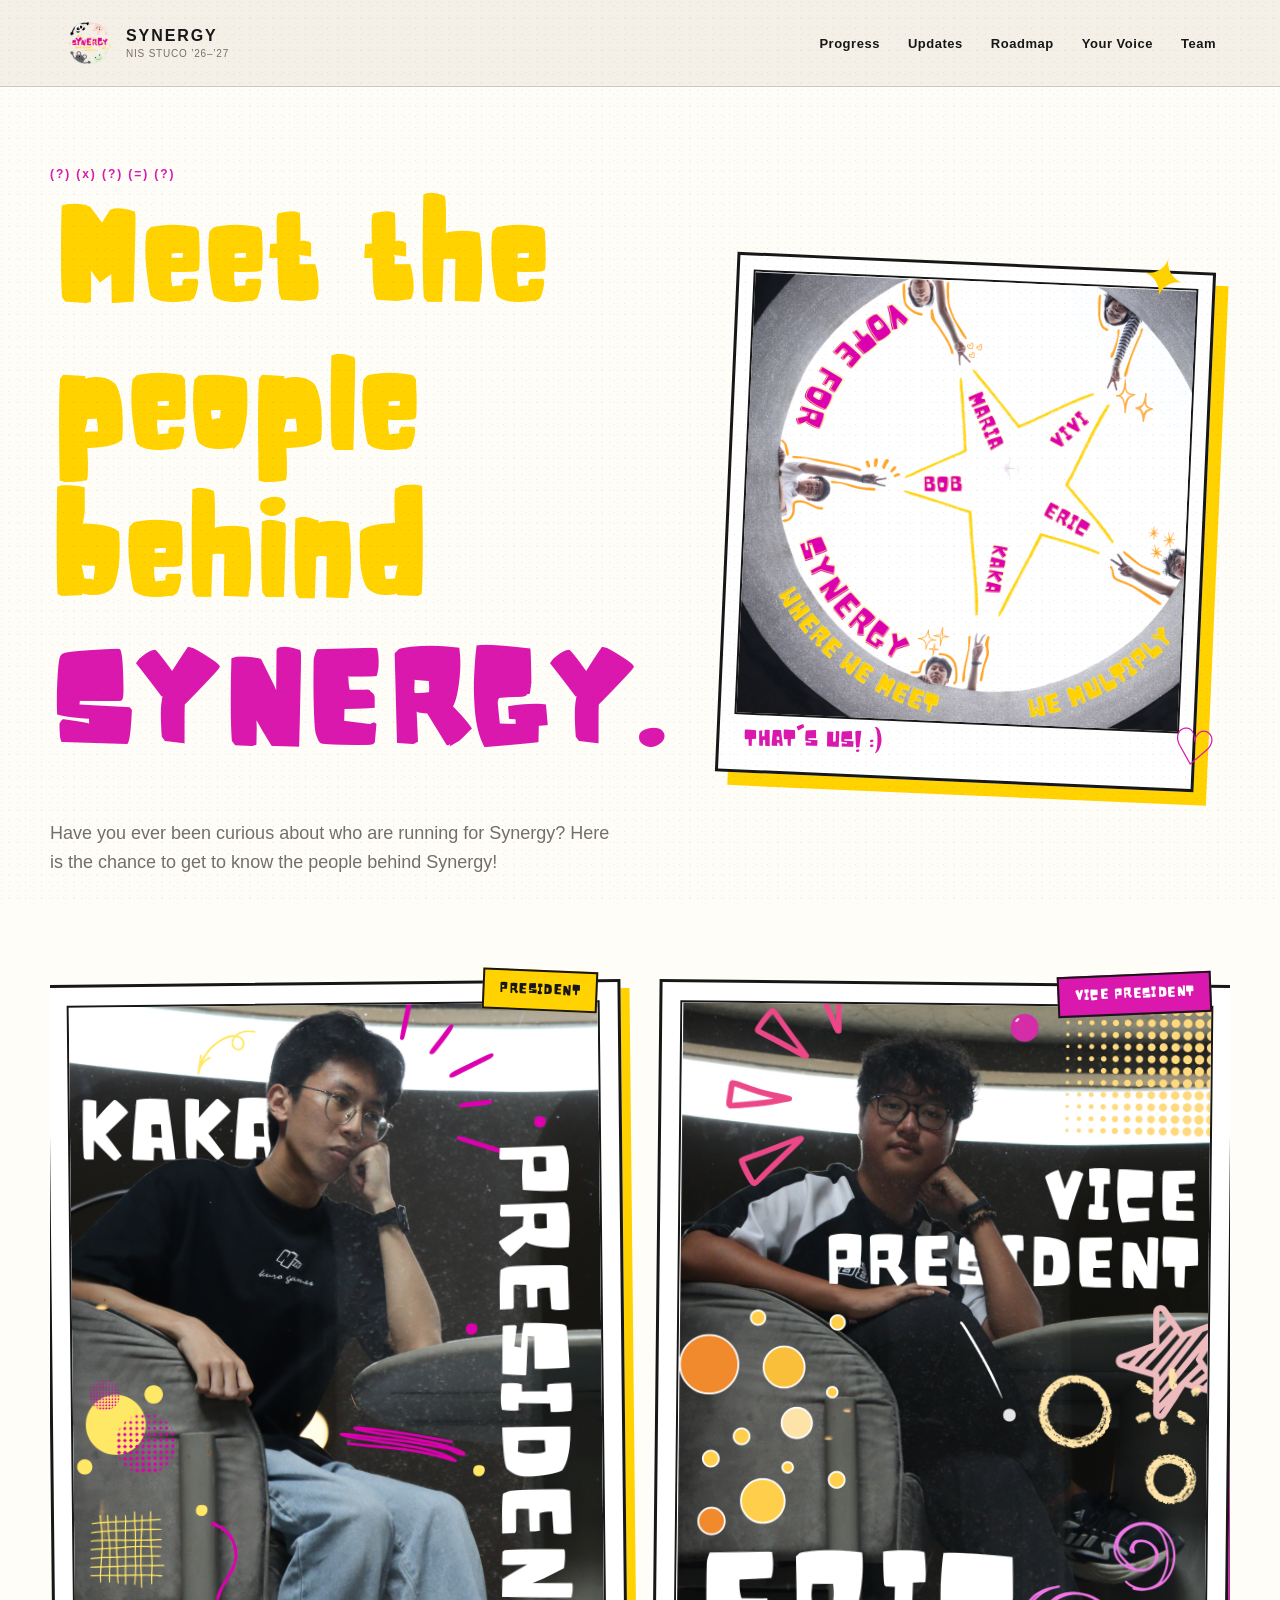
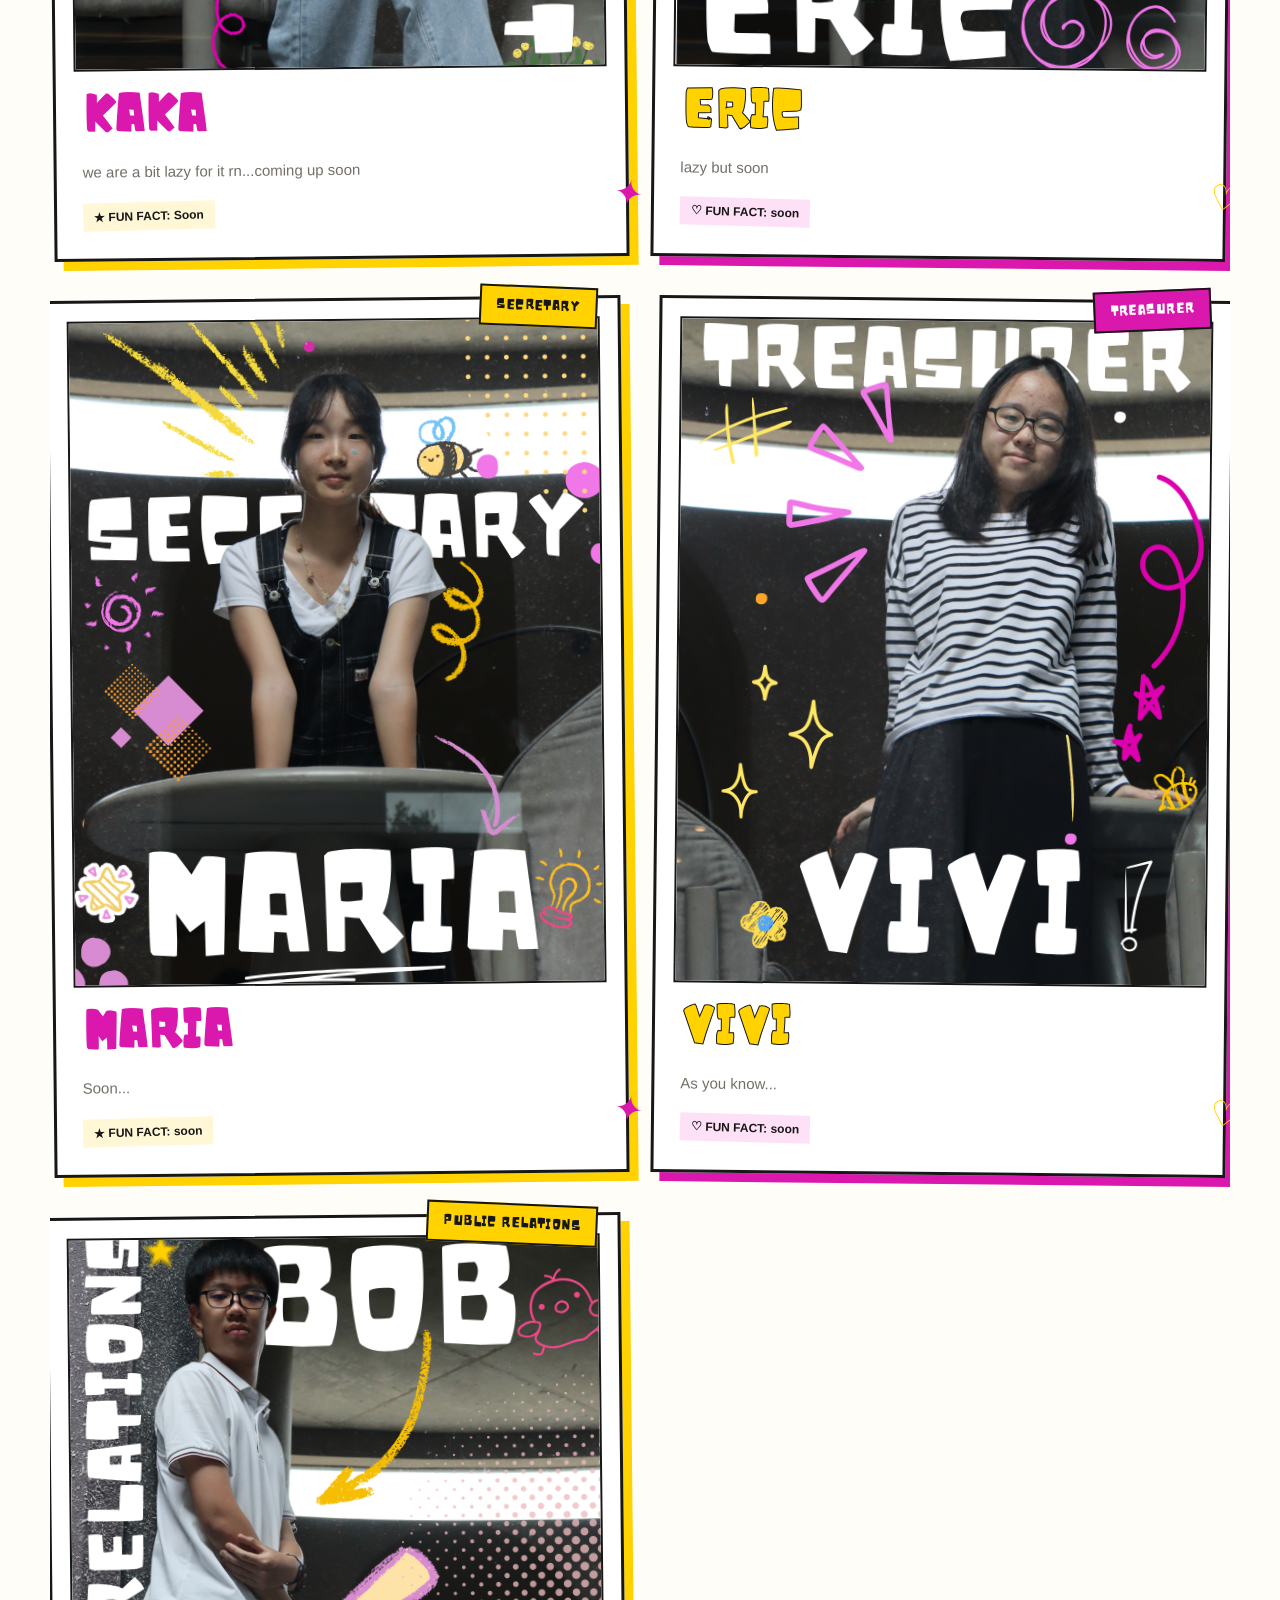
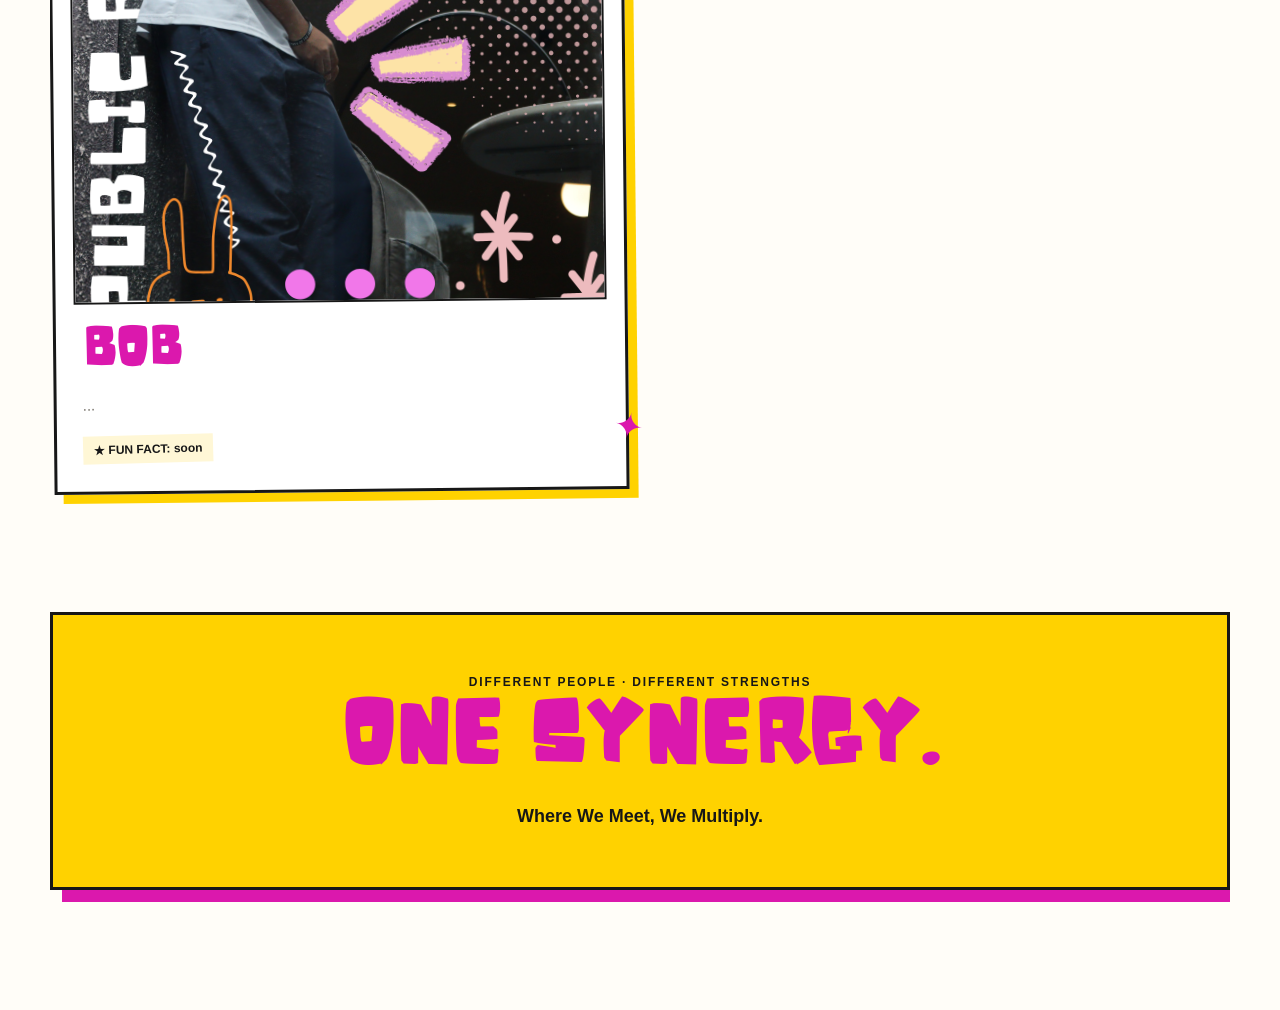
==== commit 047fe783: "Update team.html" ====
--- a/team.html
+++ b/team.html
@@ -47,7 +47,7 @@
       line-height: 1.18;
       letter-spacing: 0.01em;
 
-      color: var(--ink);
+      color: var(--yellow);
     }
 
     .team-hero h1 .pink {
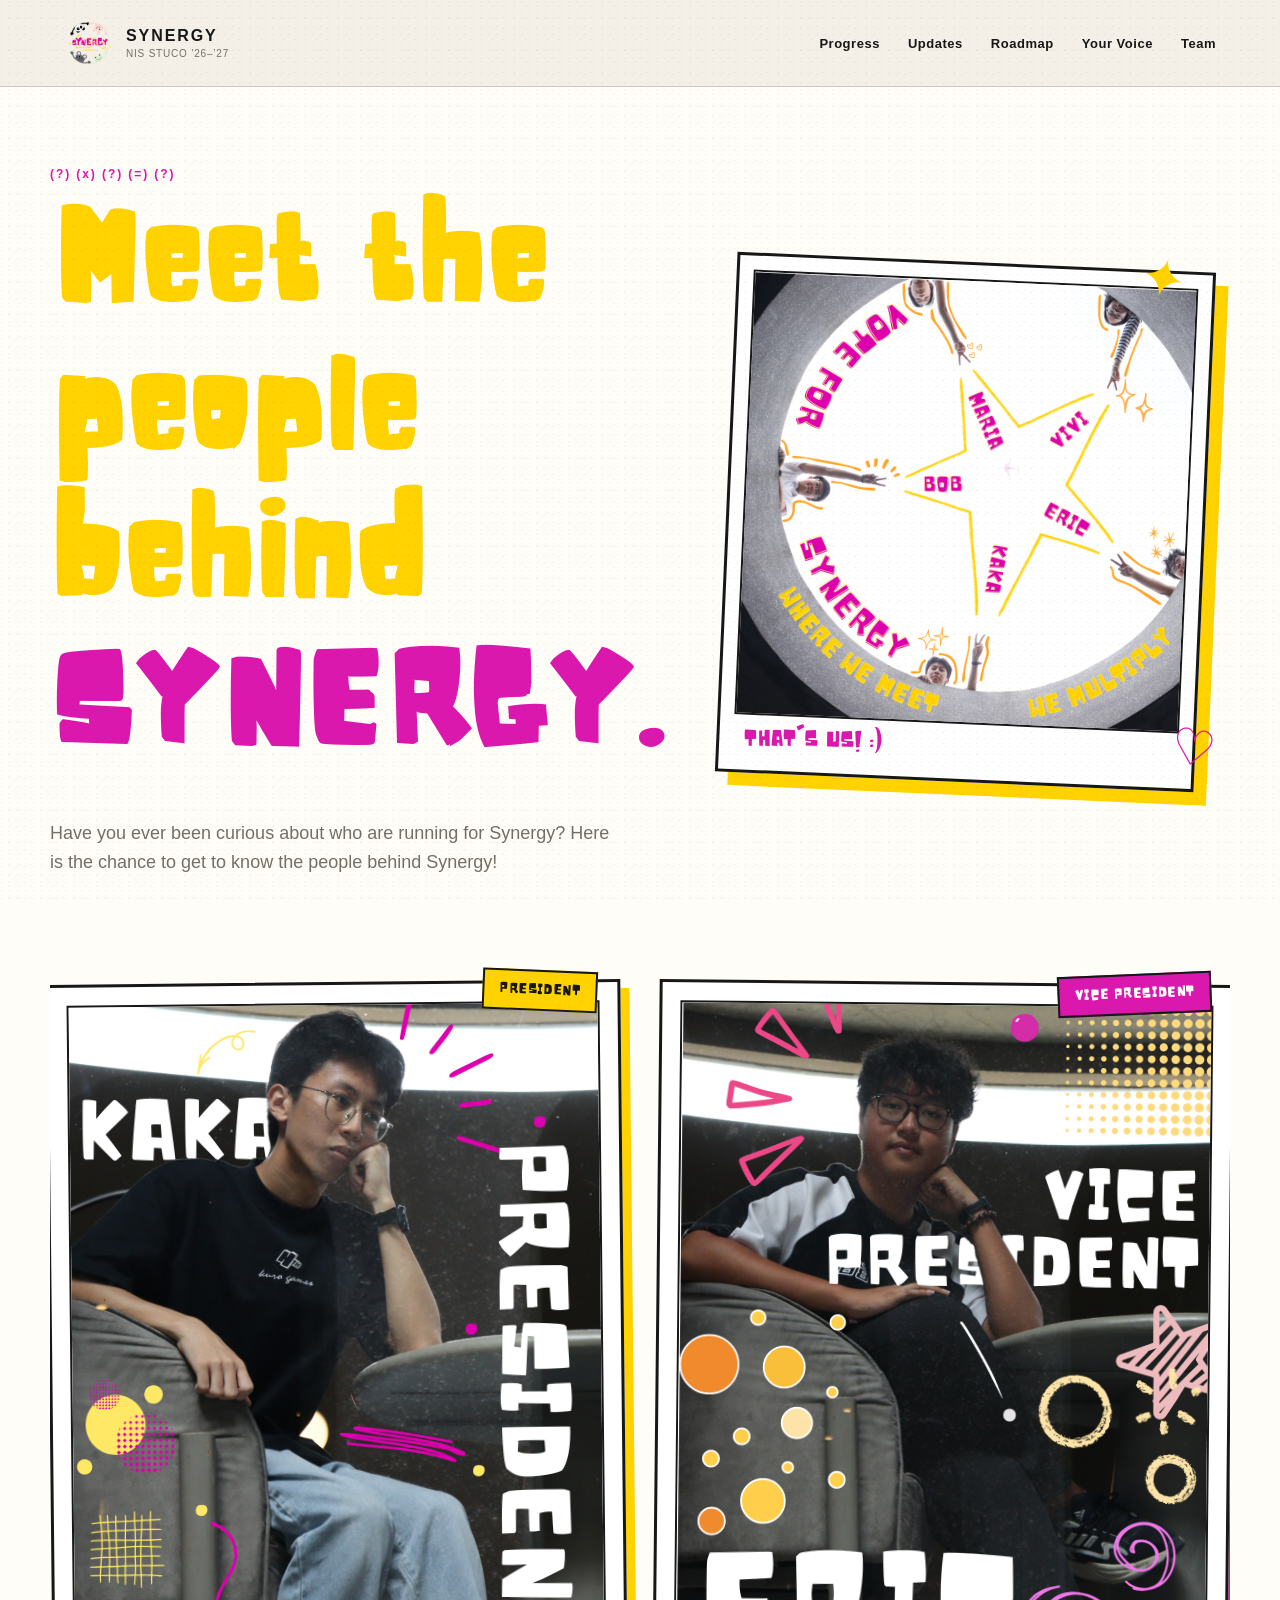
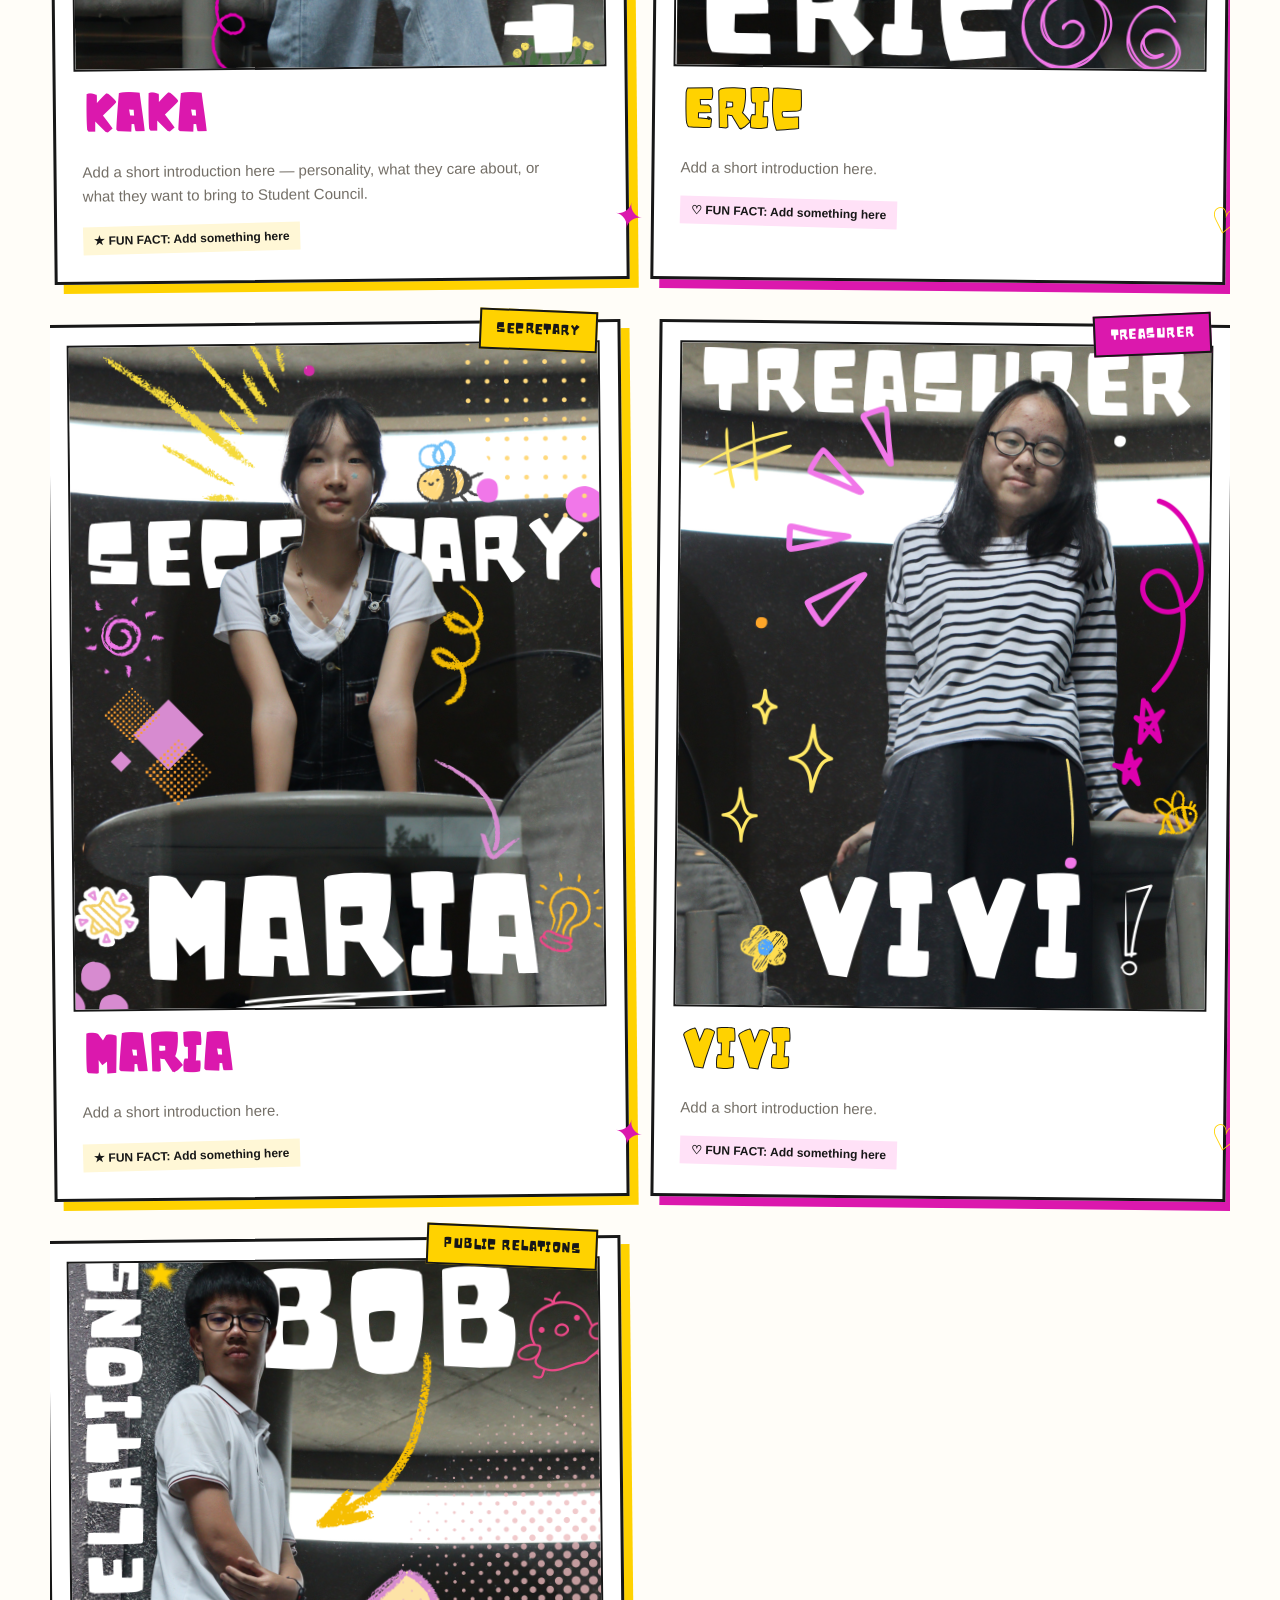
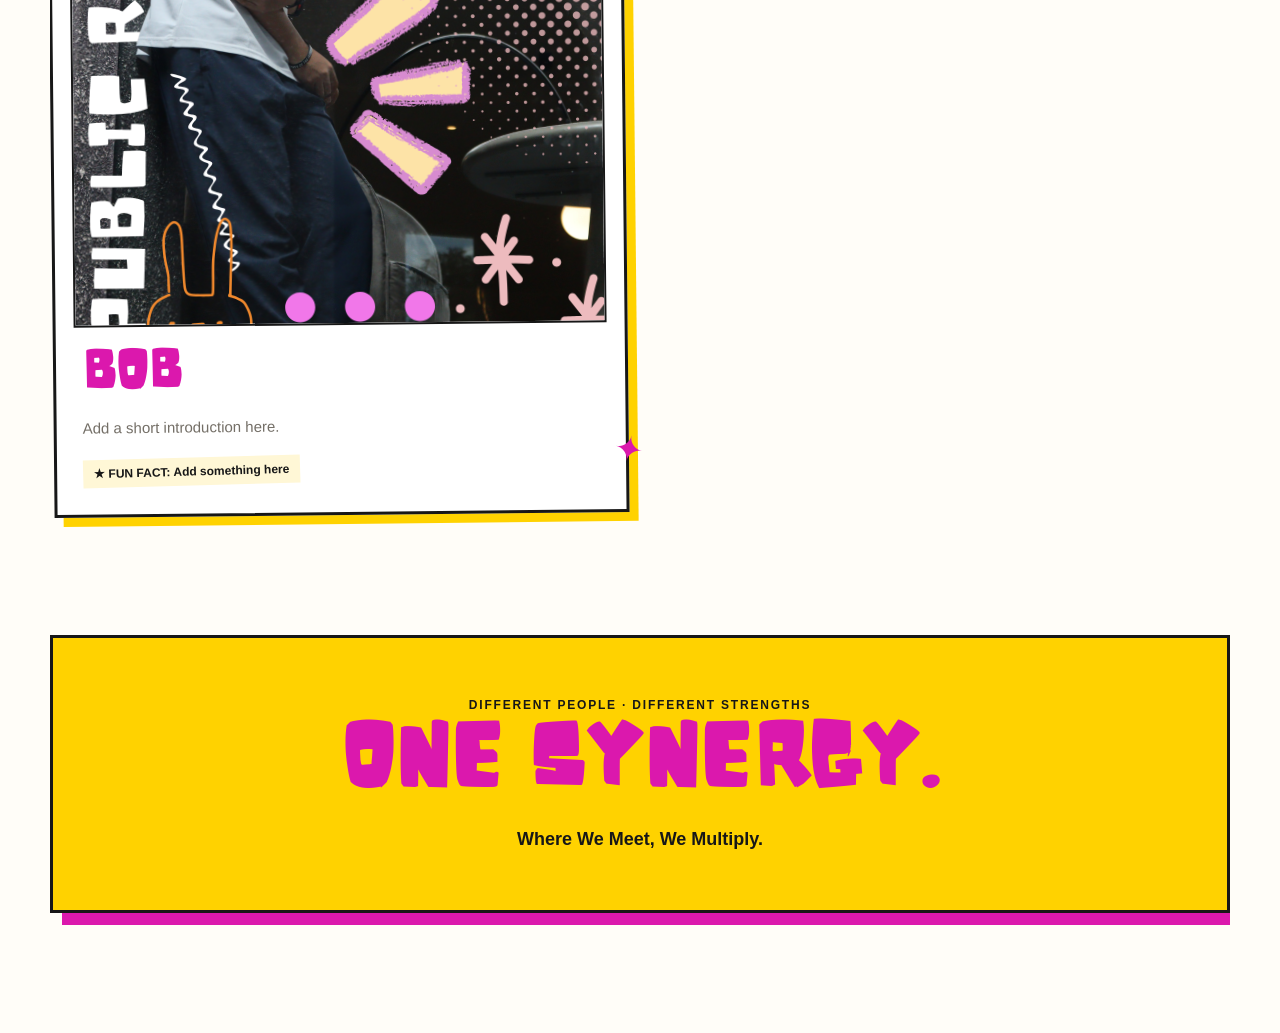
==== commit 16e800e8: "Add files via upload" ====
--- a/team.html
+++ b/team.html
@@ -8,6 +8,10 @@
   <title>Meet the Team | SYNERGY</title>
 
   <link rel="stylesheet" href="style.css">
+
+  <link rel="manifest" href="manifest.json">
+  <meta name="theme-color" content="#db18ad">
+  <link rel="apple-touch-icon" href="icon-192.png">
 
   <style>
 
@@ -487,11 +491,13 @@
         </h2>
 
         <p class="member-description">
-          we are a bit lazy for it rn...coming up soon
+          Add a short introduction here — personality,
+          what they care about, or what they want to bring
+          to Student Council.
         </p>
 
         <span class="fun-fact">
-          ★ FUN FACT: Soon
+          ★ FUN FACT: Add something here
         </span>
 
       </div>
@@ -515,11 +521,11 @@
         </h2>
 
         <p class="member-description">
-          lazy but soon
+          Add a short introduction here.
         </p>
 
         <span class="fun-fact">
-          ♡ FUN FACT: soon
+          ♡ FUN FACT: Add something here
         </span>
 
       </div>
@@ -542,11 +548,11 @@
         </h2>
 
         <p class="member-description">
-          Soon...
+          Add a short introduction here.
         </p>
 
         <span class="fun-fact">
-          ★ FUN FACT: soon
+          ★ FUN FACT: Add something here
         </span>
 
       </div>
@@ -572,11 +578,11 @@
         </h2>
 
         <p class="member-description">
-          As you know...
+          Add a short introduction here.
         </p>
 
         <span class="fun-fact">
-          ♡ FUN FACT: soon
+          ♡ FUN FACT: Add something here
         </span>
 
       </div>
@@ -602,11 +608,11 @@
         </h2>
 
         <p class="member-description">
-          ...
+          Add a short introduction here.
         </p>
 
         <span class="fun-fact">
-          ★ FUN FACT: soon
+          ★ FUN FACT: Add something here
         </span>
 
       </div>
@@ -641,4 +647,4 @@
 </main>
 
 </body>
-</html>
+</html>
